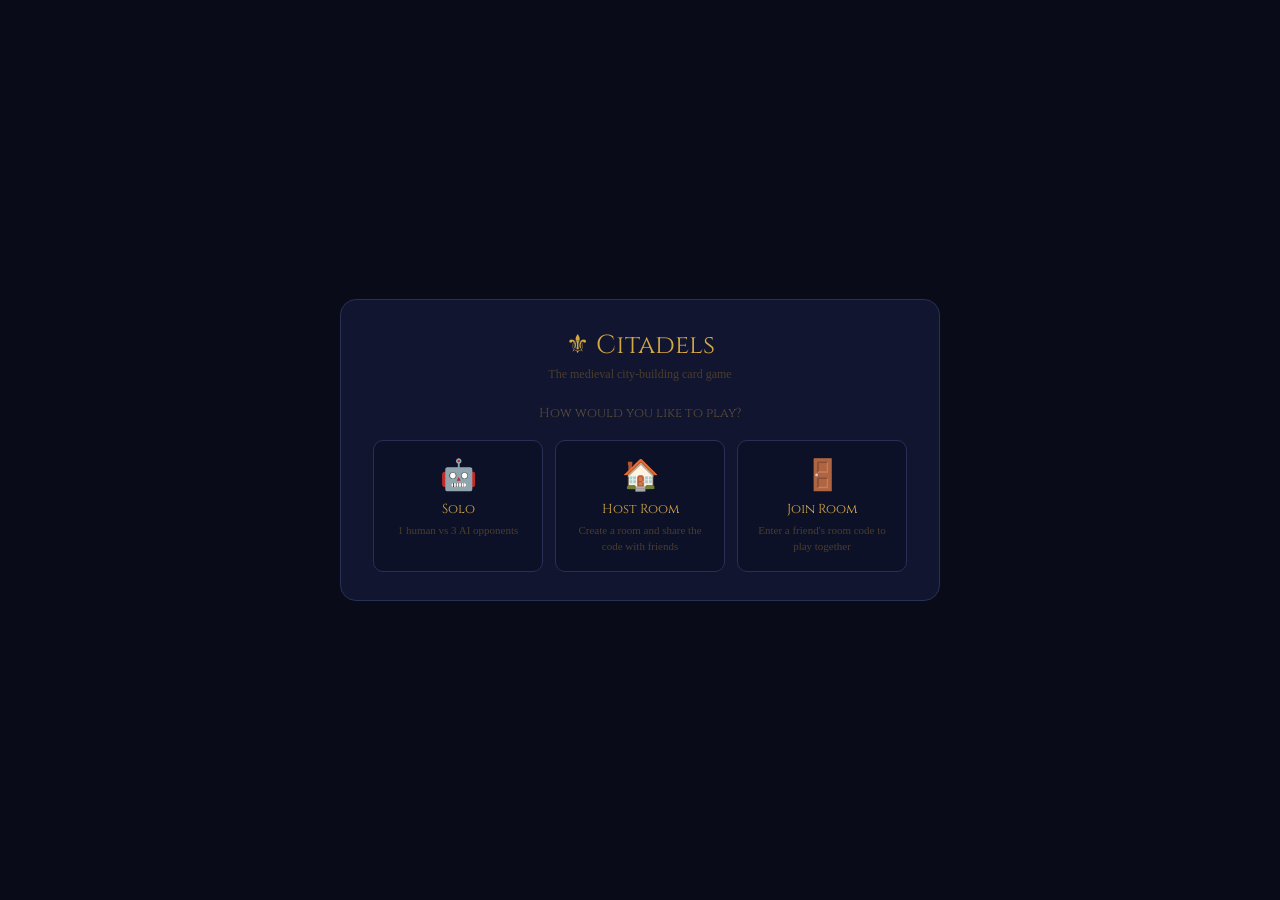
==== index.html @ 1333f125 "add in first version" ====
<!DOCTYPE html>
<html lang="en">
<head>
  <meta charset="UTF-8">
  <meta name="viewport" content="width=device-width,initial-scale=1">
  <title>⚜ Citadels</title>
  <link href="https://fonts.googleapis.com/css2?family=Cinzel:wght@400;600;700&display=swap" rel="stylesheet">
  <link rel="stylesheet" href="css/style.css">
</head>
<body>
<div id="app"></div>

<!--
  Load order is a strict dependency chain — do not reorder.
  1. ext-api.js  — extension registry (no deps)
  2. data.js     — base game data; uses EXT._extraDistricts
  3. engine.js   — game logic; calls EXT hooks at runtime
  4. ui.js       — render functions; reads S, CHARS, CS, NET
  5. net.js      — multiplayer; captures render() from ui.js, sets _onRoundEnd
  6. lobby.js    — lobby UI; calls NET, render, game functions

  Extensions are loaded AFTER lobby.js but BEFORE the boot line.
  Each extension self-registers via EXT.register({...}).
-->
<script src="js/ext-api.js"></script>
<script src="js/data.js"></script>
<script src="js/engine.js"></script>
<script src="js/ui.js"></script>
<script src="js/net.js"></script>
<script src="js/lobby.js"></script>

<!-- ── Extensions ── uncomment to activate ──────────────────────────────────
<script src="extensions/dark-city/extension.js"></script>
<script src="extensions/citadels-2016/extension.js"></script>
-->

<script>
  // Boot
  renderLobby({ screen: 'home' });
</script>
</body>
</html>
---- css/style.css ----
*{box-sizing:border-box;margin:0;padding:0}
html,body{height:100%;overflow:hidden}
body{font-family:Georgia,serif;background:#090c18;color:#e8dfc8;font-size:14px}
#app{display:flex;flex-direction:column;height:100vh;overflow:hidden}
::-webkit-scrollbar{width:5px;height:5px}
::-webkit-scrollbar-track{background:#090c18}
::-webkit-scrollbar-thumb{background:#2e3560;border-radius:3px}

/* ── TOP BAR: 2x height, 4-col grid ── */
#topbar{background:#0d1128;border-bottom:1px solid #2a2f55;flex-shrink:0;overflow-y:auto;max-height:52vh;padding:9px 10px}
.tb-header{display:flex;align-items:center;gap:10px;margin-bottom:9px;padding-bottom:7px;border-bottom:1px solid #1e2245}
.tb-title{font-family:Cinzel,serif;font-size:16px;color:#d4a843;font-weight:700}
.tb-meta{font-size:12px;color:#4a3e2a}
.tb-calling{font-size:12px;font-family:Cinzel,serif;margin-left:auto}
/* Confirmation modal */
.confirm-overlay{position:fixed;inset:0;background:rgba(0,0,0,0.72);display:flex;align-items:center;justify-content:center;z-index:9999}
.confirm-box{background:#151830;border:1px solid #4a3060;border-radius:12px;padding:24px 28px;max-width:340px;width:90%;box-shadow:0 8px 40px rgba(0,0,0,0.8);text-align:center}
.confirm-box h3{font-family:Cinzel,serif;font-size:16px;color:#e8dfc8;margin-bottom:8px}
.confirm-box p{font-size:12px;color:#5a4e3a;margin-bottom:20px;line-height:1.5}
.confirm-btns{display:flex;gap:10px}
.confirm-btns button{flex:1;padding:10px;border-radius:6px;font-family:Cinzel,serif;font-size:12px;cursor:pointer;border:1px solid;transition:background .15s}
.tb-grid{display:grid;grid-template-columns:repeat(4,1fr);gap:8px}
.tb-player{background:#111530;border:1px solid #1e2245;border-radius:8px;padding:9px 11px;transition:background .15s;position:relative}
.tb-player.active{background:rgba(212,168,67,0.09);border-color:#5a3f10}
.tb-player.active::before{content:'';position:absolute;left:0;top:0;bottom:0;width:3px;background:#d4a843;border-radius:3px 0 0 3px}
.tb-player-row1{display:flex;align-items:center;gap:5px;margin-bottom:4px;flex-wrap:wrap}
.tb-player-name{font-family:Cinzel,serif;font-size:13px;color:#d4a843;font-weight:600}
.tb-player-char{font-size:10px;padding:2px 7px;border-radius:10px;border:1px solid;font-family:Cinzel,serif;white-space:nowrap}
.tb-player-stats{display:flex;gap:10px;font-size:12px;color:#7a6848;margin-bottom:6px;flex-wrap:wrap}
.tb-stat-val{color:#c8b080;font-weight:600}
/* District chips — always show pts; tooltip only for unique specials */
.tb-city{display:flex;flex-wrap:wrap;gap:4px;margin-top:2px}
.tb-chip{position:relative;display:inline-block}
.tb-chip-label{font-size:11px;border-radius:4px;padding:3px 7px;border:1px solid;white-space:nowrap;font-family:Cinzel,serif;cursor:default;display:flex;align-items:center;gap:4px}
.tb-chip-pts{font-size:10px;opacity:0.7;font-family:Georgia,serif}
/* Tooltip only for unique specials */
.tb-chip-tip{
  display:none;position:absolute;bottom:calc(100% + 6px);left:0;
  background:#1a1535;border:1px solid #4a3870;border-radius:7px;
  padding:8px 11px;font-size:11px;color:#d0c0f0;line-height:1.5;
  white-space:pre-line;width:220px;z-index:999;
  box-shadow:0 6px 24px rgba(0,0,0,.85);pointer-events:none;
}
.tb-chip.has-tip{cursor:help}
.tb-chip.has-tip .tb-chip-label{border-style:dashed}
.tb-chip.has-tip:hover .tb-chip-tip{display:block}

/* ── CENTER — shrinks, gives space to bottom ── */
#main{display:flex;flex:0 1 auto;overflow:hidden;min-height:60px;max-height:44vh}
#center{flex:1;overflow-y:auto;padding:12px 16px;min-width:0;background:#0b0e1c;min-height:0}

/* ── BOTTOM PANEL — much taller ── */
#bottom{display:flex;background:#0d1128;border-top:1px solid #2a2f55;flex:1;min-height:300px}
#bot-hand{width:50%;border-right:1px solid #1e2245;padding:10px 12px;overflow-y:auto;display:flex;flex-direction:column}
#bot-city{width:50%;padding:10px 12px;overflow-y:auto;display:flex;flex-direction:column}
.bot-label{font-family:Cinzel,serif;font-size:11px;color:#3a3020;letter-spacing:1px;margin-bottom:8px;display:flex;align-items:center;justify-content:space-between;flex-shrink:0}
.bot-label-right{font-size:13px;color:#d4a843;letter-spacing:0;font-family:Georgia,serif}
.cards-wrap{display:flex;flex-wrap:wrap;gap:8px;align-content:flex-start}

/* ── DISTRICT CARDS ── */
/* Default: landscape (compact, used in build picker & city) */
.dcard{display:inline-flex;flex-direction:row;border-radius:7px;border-width:1px;border-style:solid;overflow:hidden;transition:transform .15s,box-shadow .15s;cursor:default;flex-shrink:0;align-items:stretch}
.dcard.clickable{cursor:pointer}
.dcard.clickable:hover{transform:translateY(-3px);box-shadow:0 6px 20px rgba(0,0,0,.6)}
.dcard.selected{border-width:2px;transform:translateY(-2px)}
.dcard-emoji-col{display:flex;align-items:center;justify-content:center;flex-shrink:0;border-right:1px solid}
.dcard-info-col{display:flex;flex-direction:column;padding:5px 8px;flex:1;min-width:0;justify-content:center}
.dcard-cost{font-family:Cinzel,serif;font-size:13px;font-weight:700;line-height:1}
.dcard-name{font-family:Cinzel,serif;font-size:11px;line-height:1.2;margin-top:2px}
.dcard-type{font-size:9px;opacity:0.5;text-transform:uppercase;letter-spacing:.4px}
.dcard-desc{font-size:9px;opacity:0.65;line-height:1.3;margin-top:2px;color:inherit}

/* Portrait variant: tall card, used in hand & draw-pick */
.dcard.portrait{flex-direction:column;height:auto;width:130px}
.dcard.portrait .dcard-emoji-col{width:100%;height:64px;border-right:none;border-bottom:1px solid;font-size:30px}
.dcard.portrait .dcard-info-col{padding:7px 9px;justify-content:flex-start}
.dcard.portrait .dcard-cost{font-size:15px}
.dcard.portrait .dcard-name{font-size:12px;white-space:normal;line-height:1.3;margin-top:3px}
.dcard.portrait .dcard-type{font-size:10px;margin-top:2px}
.dcard.portrait .dcard-desc{font-size:10px;line-height:1.4;margin-top:5px;padding-top:5px;border-top:1px solid rgba(255,255,255,0.08);white-space:normal}

/* ── CHARACTER CARDS ── */
.charcard{border-radius:10px;border:1px solid;padding:12px 14px;cursor:pointer;transition:all .15s;display:flex;flex-direction:column;gap:6px}
.charcard:hover{transform:translateY(-3px)}
.charcard-emoji{font-size:36px;text-align:center;line-height:1;margin-bottom:2px}
.charcard-name{font-family:Cinzel,serif;font-size:13px;font-weight:700}
.charcard-ability{font-size:11px;line-height:1.45;opacity:0.7}

/* ── HERALD ── */
.herald-wrap{display:flex;flex-direction:column;gap:0;max-width:680px}
.herald-pips{display:flex;gap:4px;margin-bottom:14px;flex-wrap:wrap}
.herald-pip{height:4px;border-radius:2px;flex:1;min-width:14px;max-width:34px;transition:background .2s}
.herald-card{background:#111530;border:1px solid #2a2855;border-radius:12px;padding:20px 24px}
.herald-char-num{font-family:Cinzel,serif;font-size:10px;letter-spacing:2px;color:#3a3060;margin-bottom:4px;text-transform:uppercase}
.herald-title{font-family:Cinzel,serif;font-size:22px;font-weight:700;margin-bottom:4px}
.herald-sub{font-size:12px;color:#6858a0;margin-bottom:10px}
.herald-empty{font-size:13px;color:#3a3060;font-style:italic;margin:10px 0 14px}
.herald-events{display:flex;flex-direction:column;gap:5px;margin:10px 0 16px}
.herald-event{display:flex;align-items:flex-start;gap:10px;background:rgba(255,255,255,.03);border-radius:6px;padding:8px 10px;border-left:3px solid}
.herald-ev-icon{font-size:16px;line-height:1;flex-shrink:0;margin-top:1px}
.herald-ev-text{font-size:13px;color:#c0b088;line-height:1.45}
.herald-cont{width:100%;padding:11px;font-family:Cinzel,serif;font-size:13px;cursor:pointer;border-radius:7px;border:1px solid;transition:background .15s}

/* ── BUTTONS ── */
.gbtn{border-radius:5px;border:1px solid;cursor:pointer;font-family:Georgia,serif;font-size:12px;padding:7px 14px;transition:background .15s;display:inline-block}

/* ── MISC ── */
.sect-label{font-family:Cinzel,serif;font-size:11px;color:#2e2818;letter-spacing:1px;margin-bottom:8px;margin-top:4px}
.action-banner{border-radius:9px;border:1px solid;padding:12px 16px;margin-bottom:14px;display:flex;align-items:flex-start;gap:14px}
.action-banner-emoji{font-size:44px;line-height:1;flex-shrink:0}
.action-banner-info{flex:1}
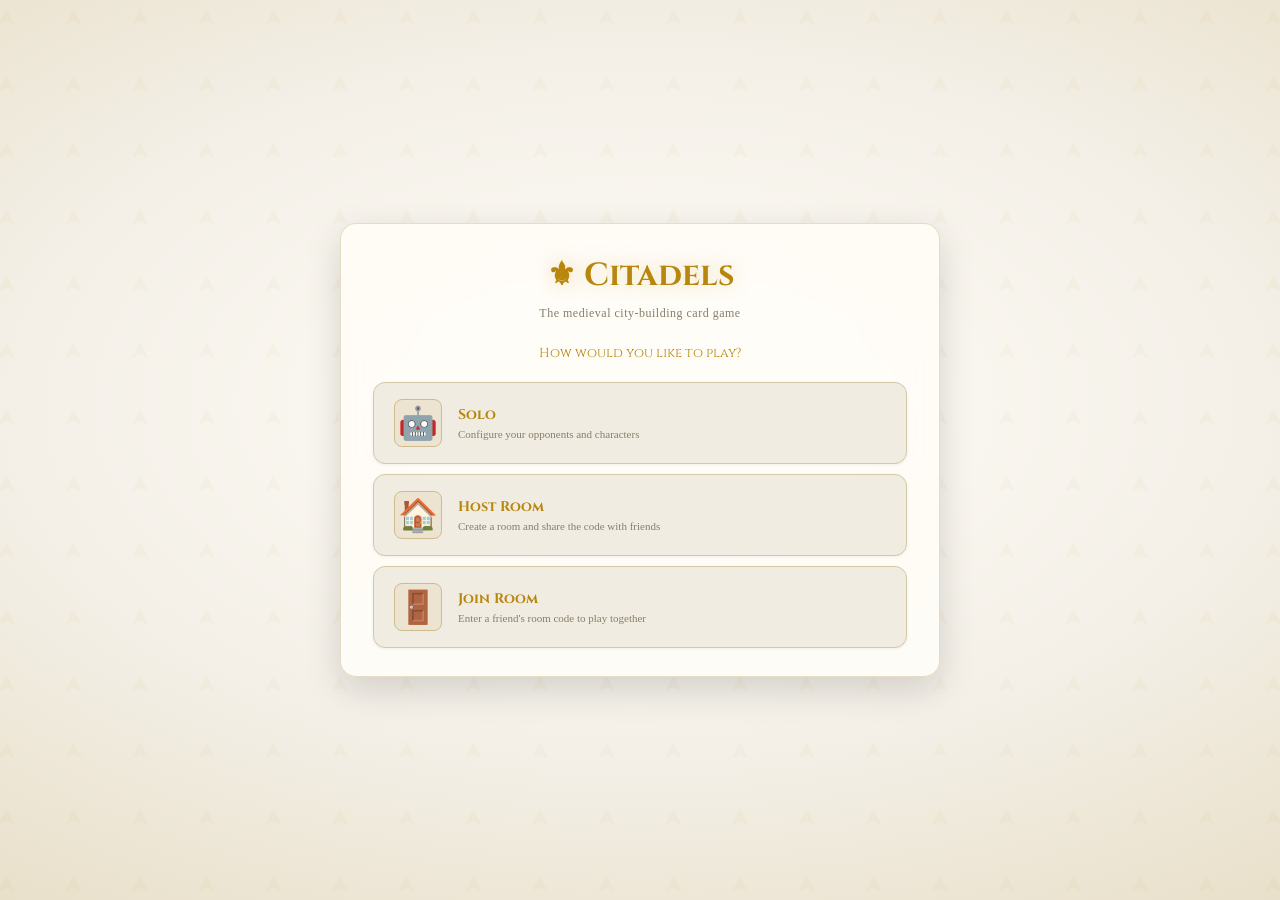
==== commit 929a8697: "Phase 4 polish: inline style cleanup, CSS utilities, textures, a11y - Extract all flex-layout inline" ====
--- a/index.html
+++ b/index.html
@@ -6,6 +6,7 @@
   <title>⚜ Citadels</title>
   <link href="https://fonts.googleapis.com/css2?family=Cinzel:wght@400;600;700&display=swap" rel="stylesheet">
   <link rel="stylesheet" href="css/style.css">
+  <link rel="preload" href="img/bg/lobby.svg" as="image">
 </head>
 <body>
 <div id="app"></div>
--- a/css/style.css
+++ b/css/style.css
@@ -1,74 +1,222 @@
+/* ══════════════════════════════════════════════════════════════
+   Citadels — Light Fantasy Elegance Theme
+   All colors via CSS custom properties. No hardcoded hex in rules.
+   ══════════════════════════════════════════════════════════════ */
+
+:root {
+  /* ── Backgrounds ── */
+  --bg-body: #f4f0e8;
+  --bg-panel: #fffdf7;
+  --bg-card: #f0ece2;
+  --bg-center: #faf7f0;
+  --bg-hover: #e8e2d4;
+
+  /* ── Text ── */
+  --text-primary: #2c2418;
+  --text-secondary: #5a4e3a;
+  --text-muted: #8a7d68;
+  --text-accent: #b8860b;
+  --text-on-dark: #faf5ea;
+
+  /* ── Borders ── */
+  --border-main: #d4c8a8;
+  --border-subtle: #e0d8c4;
+  --border-strong: #b8a878;
+
+  /* ── District Colors ── */
+  --c-yellow-bg: #fdf6e3;  --c-yellow-bdr: #d4a843;  --c-yellow-txt: #8b6914;
+  --c-blue-bg: #eef5fb;    --c-blue-bdr: #5a9fd4;    --c-blue-txt: #1a5f8a;
+  --c-green-bg: #eef8f0;   --c-green-bdr: #4db87a;   --c-green-txt: #1a6b3a;
+  --c-red-bg: #fdf0f0;     --c-red-bdr: #d45a5a;     --c-red-txt: #8b2020;
+  --c-purple-bg: #f5eefb;  --c-purple-bdr: #9b6fff;  --c-purple-txt: #5a2890;
+
+  /* ── Spacing ── */
+  --space-xs: 4px;
+  --space-sm: 8px;
+  --space-md: 12px;
+  --space-lg: 16px;
+  --space-xl: 24px;
+  --space-2xl: 32px;
+
+  /* ── Radius ── */
+  --radius-sm: 5px;
+  --radius-md: 8px;
+  --radius-lg: 12px;
+  --radius-xl: 16px;
+
+  /* ── Transitions ── */
+  --transition-fast: 0.15s ease;
+  --transition-med: 0.25s ease;
+  --transition-slow: 0.4s ease;
+
+  /* ── Shadows ── */
+  --shadow-sm: 0 1px 3px rgba(0,0,0,0.06);
+  --shadow-card: 0 2px 8px rgba(0,0,0,0.08);
+  --shadow-hover: 0 6px 20px rgba(0,0,0,0.12);
+  --shadow-float: 0 12px 36px rgba(0,0,0,0.15);
+  --shadow-overlay: 0 8px 40px rgba(0,0,0,0.2);
+
+  /* ── Overlay / Modal ── */
+  --overlay-bg: rgba(44,36,24,0.5);
+  --modal-bg: #fffdf7;
+  --modal-border: #d4c8a8;
+
+  /* ── Scrollbar ── */
+  --scrollbar-track: #f0ece2;
+  --scrollbar-thumb: #c8bc9c;
+
+  /* ── Typography ── */
+  --font-display: 'Cinzel', 'Palatino Linotype', 'Book Antiqua', serif;
+  --font-body: Georgia, 'Times New Roman', serif;
+  --font-mono: 'Courier New', Courier, monospace;
+
+  /* ── Semantic tokens ── */
+  --active-tint: color-mix(in srgb, var(--text-accent) 8%, transparent);
+}
+
+/* ── District color utility classes ── */
+.color-yellow { --c-bg: var(--c-yellow-bg); --c-bdr: var(--c-yellow-bdr); --c-txt: var(--c-yellow-txt); }
+.color-blue   { --c-bg: var(--c-blue-bg);   --c-bdr: var(--c-blue-bdr);   --c-txt: var(--c-blue-txt); }
+.color-green  { --c-bg: var(--c-green-bg);   --c-bdr: var(--c-green-bdr);   --c-txt: var(--c-green-txt); }
+.color-red    { --c-bg: var(--c-red-bg);     --c-bdr: var(--c-red-bdr);     --c-txt: var(--c-red-txt); }
+.color-purple { --c-bg: var(--c-purple-bg);  --c-bdr: var(--c-purple-bdr);  --c-txt: var(--c-purple-txt); }
+
+/* ══════════════════════════════════════════════════════════════
+   BASE RESET & GLOBALS
+   ══════════════════════════════════════════════════════════════ */
 *{box-sizing:border-box;margin:0;padding:0}
 html,body{height:100%;overflow:hidden}
-body{font-family:Georgia,serif;background:#090c18;color:#e8dfc8;font-size:14px}
+@media (max-width: 768px){html,body{height:auto;overflow:visible}}
+body{
+  font-family:var(--font-body);
+  background: radial-gradient(ellipse 110% 70% at 50% 0%, var(--bg-panel) 0%, var(--bg-body) 55%, color-mix(in srgb, var(--bg-body) 80%, var(--border-main)) 100%);
+  color:var(--text-primary);font-size:14px;line-height:1.5;
+}
+::selection{background:color-mix(in srgb, var(--text-accent) 20%, transparent);color:var(--text-primary)}
 #app{display:flex;flex-direction:column;height:100vh;overflow:hidden}
+/* ── Scrollbars — Webkit + Firefox ── */
+*{scrollbar-width:thin;scrollbar-color:var(--scrollbar-thumb) var(--scrollbar-track)}
 ::-webkit-scrollbar{width:5px;height:5px}
-::-webkit-scrollbar-track{background:#090c18}
-::-webkit-scrollbar-thumb{background:#2e3560;border-radius:3px}
+::-webkit-scrollbar-track{background:var(--scrollbar-track)}
+::-webkit-scrollbar-thumb{background:var(--scrollbar-thumb);border-radius:3px}
+/* ── Focus ring ── */
+:focus-visible{outline:2px solid var(--text-accent);outline-offset:2px;border-radius:2px}
 
 /* ── TOP BAR: 2x height, 4-col grid ── */
-#topbar{background:#0d1128;border-bottom:1px solid #2a2f55;flex-shrink:0;overflow-y:auto;max-height:52vh;padding:9px 10px}
-.tb-header{display:flex;align-items:center;gap:10px;margin-bottom:9px;padding-bottom:7px;border-bottom:1px solid #1e2245}
-.tb-title{font-family:Cinzel,serif;font-size:16px;color:#d4a843;font-weight:700}
-.tb-meta{font-size:12px;color:#4a3e2a}
-.tb-calling{font-size:12px;font-family:Cinzel,serif;margin-left:auto}
+#topbar{background:linear-gradient(to bottom, var(--bg-panel) 0%, color-mix(in srgb, var(--bg-panel) 92%, var(--bg-body)) 100%);border-bottom:1px solid var(--border-main);box-shadow:0 2px 12px rgba(0,0,0,0.07);flex-shrink:0;overflow:hidden;max-height:22vh;padding:8px 10px}
+.tb-header{display:flex;align-items:center;gap:10px;margin-bottom:9px;padding-bottom:7px;border-bottom:1px solid var(--border-subtle)}
+.tb-title{font-family:var(--font-display);font-size:clamp(14px,2vw,18px);color:var(--text-accent);font-weight:700}
+.tb-meta{font-size:12px;color:var(--text-muted)}
+.tb-calling{font-size:12px;font-family:var(--font-display);margin-left:auto;color:var(--char-clr,var(--text-accent))}
+/* ── Card detail popup (tap any portrait card) ── */
+#card-detail-overlay{position:fixed;inset:0;background:rgba(0,0,0,0.55);backdrop-filter:blur(8px);-webkit-backdrop-filter:blur(8px);z-index:600;display:flex;align-items:center;justify-content:center;padding:20px;animation:fadeIn .15s both}
+.card-detail-box{background:var(--bg-panel);border-radius:var(--radius-lg);border:1px solid var(--border-main);width:220px;box-shadow:var(--shadow-overlay);overflow:hidden;animation:fadeSlideUp .2s both;display:flex;flex-direction:column}
+.card-detail-art{width:100%;height:160px;display:flex;align-items:center;justify-content:center;font-size:64px;line-height:1;background:color-mix(in srgb,var(--c-bdr,var(--border-main)) 15%,var(--c-bg,var(--bg-card)));background-size:cover;background-position:center;flex-shrink:0}
+.card-detail-info{padding:14px 16px 16px;display:flex;flex-direction:column;gap:4px;position:relative}
+.card-detail-cost{font-family:var(--font-display);font-size:18px;font-weight:700;color:var(--c-txt,var(--text-primary))}
+.card-detail-name{font-family:var(--font-display);font-size:16px;font-weight:700;color:var(--text-accent);line-height:1.2}
+.card-detail-type{font-size:11px;letter-spacing:.6px;text-transform:uppercase;color:var(--text-muted);margin-bottom:2px}
+.card-detail-desc{font-size:12px;line-height:1.5;color:var(--text-secondary);padding-top:8px;border-top:1px solid var(--border-subtle);margin-top:4px}
+.card-detail-close{position:absolute;top:10px;right:10px;background:none;border:none;font-size:16px;color:var(--text-muted);cursor:pointer;padding:2px 6px;line-height:1}
+/* Thieves' Den card payment picker */
+.den-pay-label{font-size:12px;color:var(--text-secondary);margin-top:10px;margin-bottom:6px;line-height:1.4}
+.den-card-list{display:flex;flex-direction:column;gap:4px;max-height:180px;overflow-y:auto}
+.den-card-item{padding:8px 10px;background:var(--bg-card);border:1px solid var(--border-subtle);border-radius:var(--radius-md);font-size:12px;cursor:pointer;transition:background var(--transition-fast),border-color var(--transition-fast)}
+.den-card-item:hover{background:var(--bg-hover)}
+.den-card-item.den-card-selected{background:color-mix(in srgb,var(--c-red-bg) 60%,var(--bg-card));border-color:var(--c-red-bdr);color:var(--c-red-txt)}
+/* Player detail bottom sheet (tap a player panel to open) */
+#player-detail-sheet{position:fixed;inset:0;background:rgba(0,0,0,0.45);backdrop-filter:blur(4px);-webkit-backdrop-filter:blur(4px);z-index:500;display:flex;align-items:center;justify-content:center;padding:24px 12px;animation:fadeIn .15s both}
+.player-detail-box{background:var(--bg-panel);border-radius:var(--radius-lg);border:1px solid var(--border-main);width:100%;max-width:520px;max-height:75vh;overflow-y:auto;padding:16px;box-shadow:var(--shadow-overlay);animation:modalPop .2s both}
+.player-detail-hdr{display:flex;align-items:center;gap:10px;margin-bottom:14px;padding-bottom:10px;border-bottom:1px solid var(--border-subtle)}
+.player-detail-name{font-family:var(--font-display);font-size:15px;font-weight:700;color:var(--text-accent)}
+.player-detail-score{font-size:11px;color:var(--text-muted);flex:1}
+.player-detail-close{margin-left:auto;background:none;border:none;font-size:16px;color:var(--text-muted);cursor:pointer;padding:2px 6px}
+.player-detail-city{display:flex;flex-wrap:wrap;gap:8px}
+.player-detail-empty{font-size:12px;color:var(--text-muted);text-align:center;padding:20px 0}
+@keyframes slideUp{from{transform:translateY(100%)}to{transform:translateY(0)}}
+@keyframes modalPop{from{opacity:0;transform:scale(0.95) translateY(10px)}to{opacity:1;transform:scale(1) translateY(0)}}
+@keyframes fadeIn{from{opacity:0}to{opacity:1}}
 /* Confirmation modal */
-.confirm-overlay{position:fixed;inset:0;background:rgba(0,0,0,0.72);display:flex;align-items:center;justify-content:center;z-index:9999}
-.confirm-box{background:#151830;border:1px solid #4a3060;border-radius:12px;padding:24px 28px;max-width:340px;width:90%;box-shadow:0 8px 40px rgba(0,0,0,0.8);text-align:center}
-.confirm-box h3{font-family:Cinzel,serif;font-size:16px;color:#e8dfc8;margin-bottom:8px}
-.confirm-box p{font-size:12px;color:#5a4e3a;margin-bottom:20px;line-height:1.5}
+.confirm-overlay{position:fixed;inset:0;background:var(--overlay-bg);backdrop-filter:blur(6px);-webkit-backdrop-filter:blur(6px);display:flex;align-items:center;justify-content:center;z-index:9999}
+.confirm-box{background:var(--modal-bg);border:1px solid var(--modal-border);border-radius:var(--radius-lg);padding:24px 28px;max-width:340px;width:90%;box-shadow:var(--shadow-overlay);text-align:center;animation:fadeSlideUp var(--transition-med) both}
+.confirm-box h3{font-family:var(--font-display);font-size:16px;color:var(--text-primary);margin-bottom:8px}
+.confirm-box p{font-size:12px;color:var(--text-secondary);margin-bottom:20px;line-height:1.5}
 .confirm-btns{display:flex;gap:10px}
-.confirm-btns button{flex:1;padding:10px;border-radius:6px;font-family:Cinzel,serif;font-size:12px;cursor:pointer;border:1px solid;transition:background .15s}
-.tb-grid{display:grid;grid-template-columns:repeat(4,1fr);gap:8px}
-.tb-player{background:#111530;border:1px solid #1e2245;border-radius:8px;padding:9px 11px;transition:background .15s;position:relative}
-.tb-player.active{background:rgba(212,168,67,0.09);border-color:#5a3f10}
-.tb-player.active::before{content:'';position:absolute;left:0;top:0;bottom:0;width:3px;background:#d4a843;border-radius:3px 0 0 3px}
-.tb-player-row1{display:flex;align-items:center;gap:5px;margin-bottom:4px;flex-wrap:wrap}
-.tb-player-name{font-family:Cinzel,serif;font-size:13px;color:#d4a843;font-weight:600}
-.tb-player-char{font-size:10px;padding:2px 7px;border-radius:10px;border:1px solid;font-family:Cinzel,serif;white-space:nowrap}
-.tb-player-stats{display:flex;gap:10px;font-size:12px;color:#7a6848;margin-bottom:6px;flex-wrap:wrap}
-.tb-stat-val{color:#c8b080;font-weight:600}
-/* District chips — always show pts; tooltip only for unique specials */
-.tb-city{display:flex;flex-wrap:wrap;gap:4px;margin-top:2px}
+.confirm-btns button{flex:1;padding:10px;border-radius:var(--radius-md);font-family:var(--font-display);font-size:12px;cursor:pointer;border:1px solid;transition:background var(--transition-fast)}
+.tb-grid{display:grid;grid-template-columns:repeat(4,1fr);gap:5px;margin-top:4px}
+.tb-player{background:var(--bg-card);border:1px solid var(--border-subtle);border-radius:var(--radius-md);padding:7px 10px;transition:background var(--transition-fast),box-shadow var(--transition-fast),border-color var(--transition-fast);position:relative;box-shadow:var(--shadow-sm)}
+.tb-player:hover{box-shadow:var(--shadow-card)}
+.tb-player.active{background:var(--active-tint);border-color:var(--text-accent);animation:activePlayerGlow 2.5s ease-in-out infinite}
+.tb-player.active::before{content:'';position:absolute;left:0;top:0;bottom:0;width:3px;background:var(--text-accent);border-radius:3px 0 0 3px}
+/* Character thumbnail in player panel */
+.tb-char-thumb{width:24px;height:24px;border-radius:50%;object-fit:cover;flex-shrink:0;border:1px solid var(--border-main)}
+.tb-player-row1{display:flex;align-items:center;gap:5px;margin-bottom:2px;flex-wrap:wrap}
+.tb-player-name{font-family:var(--font-display);font-size:13px;color:var(--text-accent);font-weight:600}
+.tb-player-char{font-size:10px;padding:2px 7px;border-radius:var(--radius-xl);border:1px solid;font-family:var(--font-display);white-space:nowrap}
+.tb-player-stats{display:flex;gap:10px;font-size:12px;color:var(--text-muted);margin-bottom:2px;flex-wrap:wrap}
+.tb-stat-val{color:var(--text-primary);font-weight:600}
+/* District chips — hidden by default; shown in detail sheet on click */
+.tb-city{display:none;flex-wrap:wrap;gap:4px;margin-top:2px}
 .tb-chip{position:relative;display:inline-block}
-.tb-chip-label{font-size:11px;border-radius:4px;padding:3px 7px;border:1px solid;white-space:nowrap;font-family:Cinzel,serif;cursor:default;display:flex;align-items:center;gap:4px}
-.tb-chip-pts{font-size:10px;opacity:0.7;font-family:Georgia,serif}
+.tb-chip-label{font-size:11px;border-radius:var(--radius-sm);padding:3px 7px;border:1px solid;white-space:nowrap;font-family:var(--font-display);cursor:default;display:flex;align-items:center;gap:4px}
+.tb-chip-pts{font-size:10px;opacity:0.7;font-family:var(--font-body)}
 /* Tooltip only for unique specials */
 .tb-chip-tip{
   display:none;position:absolute;bottom:calc(100% + 6px);left:0;
-  background:#1a1535;border:1px solid #4a3870;border-radius:7px;
-  padding:8px 11px;font-size:11px;color:#d0c0f0;line-height:1.5;
+  background:var(--bg-card);border:1px solid var(--border-main);border-radius:var(--radius-md);
+  padding:8px 11px;font-size:11px;color:var(--text-primary);line-height:1.5;
   white-space:pre-line;width:220px;z-index:999;
-  box-shadow:0 6px 24px rgba(0,0,0,.85);pointer-events:none;
+  box-shadow:var(--shadow-float);pointer-events:none;
+  animation:fadeSlideUp 0.15s ease both;
 }
 .tb-chip.has-tip{cursor:help}
 .tb-chip.has-tip .tb-chip-label{border-style:dashed}
 .tb-chip.has-tip:hover .tb-chip-tip{display:block}
 
-/* ── CENTER — shrinks, gives space to bottom ── */
-#main{display:flex;flex:0 1 auto;overflow:hidden;min-height:60px;max-height:44vh}
-#center{flex:1;overflow-y:auto;padding:12px 16px;min-width:0;background:#0b0e1c;min-height:0}
-
-/* ── BOTTOM PANEL — much taller ── */
-#bottom{display:flex;background:#0d1128;border-top:1px solid #2a2f55;flex:1;min-height:300px}
-#bot-hand{width:50%;border-right:1px solid #1e2245;padding:10px 12px;overflow-y:auto;display:flex;flex-direction:column}
-#bot-city{width:50%;padding:10px 12px;overflow-y:auto;display:flex;flex-direction:column}
-.bot-label{font-family:Cinzel,serif;font-size:11px;color:#3a3020;letter-spacing:1px;margin-bottom:8px;display:flex;align-items:center;justify-content:space-between;flex-shrink:0}
-.bot-label-right{font-size:13px;color:#d4a843;letter-spacing:0;font-family:Georgia,serif}
+/* ── CENTER — primary content area, gets remaining space ── */
+#main{display:flex;flex:1 1 auto;overflow:hidden;min-height:80px}
+#center{flex:1;overflow-y:auto;padding:12px 16px;min-width:0;background:var(--bg-center);min-height:0;box-shadow:inset 0 3px 10px rgba(0,0,0,0.04)}
+
+/* ── BOTTOM PANEL — compact, doesn't hog space ── */
+#bottom{display:flex;background:linear-gradient(0deg,var(--bg-panel),color-mix(in srgb,var(--bg-panel) 94%,var(--bg-body)));border-top:1px solid var(--border-main);flex:0 0 auto;max-height:220px}
+#bot-hand{width:50%;border-right:1px solid var(--border-subtle);padding:8px 10px;overflow-y:auto;display:flex;flex-direction:column}
+#bot-city{width:50%;padding:8px 10px;overflow-y:auto;display:flex;flex-direction:column}
+.bot-label{font-family:var(--font-display);font-size:11px;color:var(--text-muted);letter-spacing:.5px;margin-bottom:8px;display:flex;align-items:center;justify-content:space-between;gap:8px;flex-shrink:0}
+.bot-label-left{display:flex;align-items:center;gap:7px;min-width:0}
+.bot-char-badge{font-size:10px;padding:2px 7px;border-radius:var(--radius-xl);border:1px solid;white-space:nowrap;font-family:var(--font-display);flex-shrink:0;color:var(--char-clr,var(--text-accent));border-color:color-mix(in srgb,var(--char-clr,var(--text-accent)) 40%,var(--border-main));background:color-mix(in srgb,var(--char-clr,var(--text-accent)) 8%,var(--bg-card))}
+.bot-label-right{font-size:12px;color:var(--text-accent);letter-spacing:0;font-family:var(--font-body);white-space:nowrap;flex-shrink:0}
+/* Compact cards in bottom panel — tap for detail */
+#bot-hand .dcard.portrait .dcard-desc,
+#bot-city .dcard.portrait .dcard-desc{display:none}
+#bot-hand .dcard.portrait,
+#bot-city .dcard.portrait{width:90px}
+#bot-hand .dcard.portrait .dcard-emoji-col,
+#bot-city .dcard.portrait .dcard-emoji-col{height:52px}
+/* Hand cards: hover lift + subtle glow */
+#bot-hand .dcard.portrait{cursor:pointer;transition:transform var(--transition-fast),box-shadow var(--transition-fast)}
+#bot-hand .dcard.portrait:hover{transform:translateY(-3px) scale(1.02);box-shadow:var(--shadow-hover)}
+/* Compact opponent panel: name truncates, char indicator inline with stats */
+.tb-player-compact .tb-player-row1{flex-wrap:nowrap;overflow:hidden}
+.tb-player-compact .tb-player-name{overflow:hidden;text-overflow:ellipsis;white-space:nowrap;min-width:0;flex:1}
+.tb-char-compact{font-size:13px;line-height:1;flex-shrink:0}
+.tb-char-hidden{font-size:12px;opacity:0.5}
 .cards-wrap{display:flex;flex-wrap:wrap;gap:8px;align-content:flex-start}
 
 /* ── DISTRICT CARDS ── */
 /* Default: landscape (compact, used in build picker & city) */
-.dcard{display:inline-flex;flex-direction:row;border-radius:7px;border-width:1px;border-style:solid;overflow:hidden;transition:transform .15s,box-shadow .15s;cursor:default;flex-shrink:0;align-items:stretch}
+.dcard{display:inline-flex;flex-direction:row;border-radius:var(--radius-md);border-width:1px;border-style:solid;overflow:hidden;transition:transform var(--transition-fast),box-shadow var(--transition-fast);cursor:default;flex-shrink:0;align-items:stretch;box-shadow:var(--shadow-sm)}
 .dcard.clickable{cursor:pointer}
-.dcard.clickable:hover{transform:translateY(-3px);box-shadow:0 6px 20px rgba(0,0,0,.6)}
-.dcard.selected{border-width:2px;transform:translateY(-2px)}
+.dcard.clickable:hover{transform:translateY(-3px);box-shadow:var(--shadow-hover)}
+.dcard.selected{border-width:2px;transform:translateY(-2px);box-shadow:0 4px 16px color-mix(in srgb, var(--text-accent) 28%, transparent)}
 .dcard-emoji-col{display:flex;align-items:center;justify-content:center;flex-shrink:0;border-right:1px solid}
 .dcard-info-col{display:flex;flex-direction:column;padding:5px 8px;flex:1;min-width:0;justify-content:center}
-.dcard-cost{font-family:Cinzel,serif;font-size:13px;font-weight:700;line-height:1}
-.dcard-name{font-family:Cinzel,serif;font-size:11px;line-height:1.2;margin-top:2px}
+.dcard-cost{font-family:var(--font-display);font-size:13px;font-weight:700;line-height:1}
+.dcard-name{font-family:var(--font-display);font-size:11px;line-height:1.2;margin-top:2px}
 .dcard-type{font-size:9px;opacity:0.5;text-transform:uppercase;letter-spacing:.4px}
 .dcard-desc{font-size:9px;opacity:0.65;line-height:1.3;margin-top:2px;color:inherit}
+/* Subtle parchment noise overlay on all district cards */
+.dcard::before{content:'';position:absolute;inset:0;background:repeating-conic-gradient(rgba(0,0,0,0.012) 0% 25%,transparent 0% 50%) 0 0/3px 3px;border-radius:inherit;pointer-events:none;z-index:0}
+.dcard>*{position:relative;z-index:1}
 
 /* Portrait variant: tall card, used in hand & draw-pick */
 .dcard.portrait{flex-direction:column;height:auto;width:130px}
@@ -77,35 +225,657 @@
 .dcard.portrait .dcard-cost{font-size:15px}
 .dcard.portrait .dcard-name{font-size:12px;white-space:normal;line-height:1.3;margin-top:3px}
 .dcard.portrait .dcard-type{font-size:10px;margin-top:2px}
-.dcard.portrait .dcard-desc{font-size:10px;line-height:1.4;margin-top:5px;padding-top:5px;border-top:1px solid rgba(255,255,255,0.08);white-space:normal}
+.dcard.portrait .dcard-desc{font-size:10px;line-height:1.4;margin-top:5px;padding-top:5px;border-top:1px solid var(--border-subtle);white-space:normal}
 
 /* ── CHARACTER CARDS ── */
-.charcard{border-radius:10px;border:1px solid;padding:12px 14px;cursor:pointer;transition:all .15s;display:flex;flex-direction:column;gap:6px}
-.charcard:hover{transform:translateY(-3px)}
-.charcard-emoji{font-size:36px;text-align:center;line-height:1;margin-bottom:2px}
-.charcard-name{font-family:Cinzel,serif;font-size:13px;font-weight:700}
-.charcard-ability{font-size:11px;line-height:1.45;opacity:0.7}
+.charcard{
+  border-radius:var(--radius-lg);border:1px solid;
+  border-color:color-mix(in srgb, var(--char-clr, var(--text-accent)) 30%, var(--border-main));
+  cursor:pointer;transition:transform var(--transition-fast),box-shadow var(--transition-fast),border-color var(--transition-fast);
+  display:flex;flex-direction:column;gap:0;
+  box-shadow:var(--shadow-card);overflow:hidden;position:relative;
+}
+.charcard:hover{transform:translateY(-3px);box-shadow:var(--shadow-hover)}
+/* Rank badge in top corner */
+.charcard-rank{position:absolute;top:6px;left:6px;width:24px;height:24px;border-radius:50%;background:rgba(0,0,0,0.45);backdrop-filter:blur(4px);-webkit-backdrop-filter:blur(4px);color:#fff;font-family:var(--font-display);font-size:11px;font-weight:700;display:flex;align-items:center;justify-content:center;z-index:2;border:1px solid rgba(255,255,255,0.2)}
+/* Image zone — fills top, fixed height, image covers it */
+.charcard-img-zone{
+  width:100%;height:150px;overflow:hidden;flex-shrink:0;
+  background:color-mix(in srgb, var(--char-clr, var(--text-accent)) 10%, var(--bg-card));
+  display:flex;align-items:center;justify-content:center;position:relative;
+}
+.charcard-portrait{width:100%;height:100%;object-fit:cover;object-position:center 15%;display:block}
+.charcard-img-fallback{font-size:52px;line-height:1}
+/* Info zone — clean parchment panel below image */
+.charcard-info-zone{
+  padding:10px 12px 12px;
+  background:var(--bg-panel);
+  border-top:1px solid color-mix(in srgb, var(--char-clr, var(--text-accent)) 20%, var(--border-subtle));
+  display:flex;flex-direction:column;gap:4px;flex:1;
+}
+.charcard-name{font-family:var(--font-display);font-size:clamp(11px,1.5vw,13px);font-weight:700;color:var(--char-clr, var(--text-accent));line-height:1.2}
+.charcard-name.available{color:var(--char-clr, var(--text-accent))}
+.charcard-ability{font-size:10px;line-height:1.45;color:var(--text-secondary)}
+/* States */
+.charcard.available{border-color:color-mix(in srgb, var(--char-clr, var(--text-accent)) 40%, var(--border-main))}
+.charcard.available:hover{box-shadow:0 6px 20px color-mix(in srgb, var(--char-clr, var(--text-accent)) 30%, transparent);border-color:var(--char-clr, var(--text-accent))}
+.charcard.available:hover .charcard-img-zone{filter:brightness(1.05)}
+.charcard.unavailable{opacity:0.32;cursor:default}
+.charcard.unavailable:hover{transform:none;box-shadow:var(--shadow-card)}
+.charcard.removed{opacity:0.5;cursor:default}
+.charcard.removed:hover{transform:none;box-shadow:var(--shadow-card)}
+.charcard.removed .charcard-img-zone{filter:grayscale(0.6) brightness(0.7)}
+.charcard-removed-label{font-size:9px;color:var(--c-red-txt);font-family:var(--font-display);letter-spacing:.5px}
 
 /* ── HERALD ── */
-.herald-wrap{display:flex;flex-direction:column;gap:0;max-width:680px}
-.herald-pips{display:flex;gap:4px;margin-bottom:14px;flex-wrap:wrap}
-.herald-pip{height:4px;border-radius:2px;flex:1;min-width:14px;max-width:34px;transition:background .2s}
-.herald-card{background:#111530;border:1px solid #2a2855;border-radius:12px;padding:20px 24px}
-.herald-char-num{font-family:Cinzel,serif;font-size:10px;letter-spacing:2px;color:#3a3060;margin-bottom:4px;text-transform:uppercase}
-.herald-title{font-family:Cinzel,serif;font-size:22px;font-weight:700;margin-bottom:4px}
-.herald-sub{font-size:12px;color:#6858a0;margin-bottom:10px}
-.herald-empty{font-size:13px;color:#3a3060;font-style:italic;margin:10px 0 14px}
+.herald-wrap{display:flex;flex-direction:column;gap:0;max-width:680px;animation:fadeSlideUp 0.3s ease both}
+.herald-pips{display:flex;gap:6px;margin-bottom:14px;flex-wrap:wrap;align-items:center;justify-content:center}
+.herald-pip{width:32px;height:32px;border-radius:50%;display:flex;align-items:center;justify-content:center;font-size:14px;transition:all var(--transition-med);border:2px solid var(--border-main);background:var(--bg-card);flex-shrink:0}
+.herald-pip.current{border-color:var(--text-accent);box-shadow:0 0 0 3px color-mix(in srgb,var(--text-accent) 25%,transparent);animation:activePlayerGlow 2s ease-in-out infinite}
+.herald-pip.past{opacity:0.6}
+.herald-pip.future{opacity:0.35;border-color:var(--border-subtle)}
+.herald-card{background:var(--bg-card);border:1px solid var(--border-main);border-top:3px solid var(--herald-clr,var(--text-accent));border-radius:var(--radius-lg);padding:20px 24px;box-shadow:var(--shadow-card);position:relative;overflow:hidden}
+.herald-card::before{content:'';position:absolute;inset:0;background:color-mix(in srgb,var(--herald-clr,var(--text-accent)) 4%,transparent);pointer-events:none}
+.herald-char-num{font-family:var(--font-display);font-size:10px;letter-spacing:3px;color:var(--text-muted);margin-bottom:4px;text-transform:uppercase;position:relative}
+.herald-title{font-family:var(--font-display);font-size:clamp(18px,3vw,26px);font-weight:700;letter-spacing:-0.3px;margin-bottom:4px;position:relative}
+.herald-sub{display:flex;align-items:center;gap:6px;flex-wrap:wrap;margin-bottom:12px}
+.herald-chip{display:inline-flex;align-items:center;gap:4px;padding:4px 10px 4px 6px;border-radius:20px;font-size:13px;font-weight:600;font-family:var(--font-display)}
+.herald-chip-player{background:color-mix(in srgb, var(--text-accent) 12%, var(--bg-panel));border:1px solid color-mix(in srgb, var(--text-accent) 25%, var(--border-main))}
+.herald-chip-char{background:color-mix(in srgb, var(--chip-clr,#888) 12%, var(--bg-panel));border:1px solid color-mix(in srgb, var(--chip-clr,#888) 30%, var(--border-main));color:var(--chip-clr,inherit)}
+.hc-avatar{font-size:18px;line-height:1}
+.hc-label{font-size:12px;letter-spacing:0.2px}
+.herald-arrow{font-size:14px;color:var(--text-muted);font-weight:700;margin:0 2px}
+.herald-turn-label{font-size:10px;text-transform:uppercase;letter-spacing:2px;color:var(--text-muted);margin-left:4px}
+.herald-empty{font-size:13px;color:var(--text-muted);font-style:italic;margin:10px 0 14px}
 .herald-events{display:flex;flex-direction:column;gap:5px;margin:10px 0 16px}
-.herald-event{display:flex;align-items:flex-start;gap:10px;background:rgba(255,255,255,.03);border-radius:6px;padding:8px 10px;border-left:3px solid}
-.herald-ev-icon{font-size:16px;line-height:1;flex-shrink:0;margin-top:1px}
-.herald-ev-text{font-size:13px;color:#c0b088;line-height:1.45}
-.herald-cont{width:100%;padding:11px;font-family:Cinzel,serif;font-size:13px;cursor:pointer;border-radius:7px;border:1px solid;transition:background .15s}
+.herald-event{display:flex;align-items:center;gap:10px;background:color-mix(in srgb, var(--border-subtle) 25%, transparent);border-radius:var(--radius-sm);padding:7px 10px;border-left:3px solid;animation:evSlide .3s ease both}
+.herald-ev-icon{font-size:18px;line-height:1;flex-shrink:0;width:28px;height:28px;display:flex;align-items:center;justify-content:center;border-radius:50%;background:color-mix(in srgb, var(--ev-clr,#888) 12%, transparent)}
+.herald-ev-text{font-size:12.5px;color:var(--text-secondary);line-height:1.4}
+.ev-gold{font-weight:700;color:#b8860b;background:color-mix(in srgb, #d4a843 12%, transparent);padding:1px 4px;border-radius:3px;font-size:12px}
+.ev-cards{font-weight:700;color:var(--text-accent);background:color-mix(in srgb, var(--text-accent) 10%, transparent);padding:1px 4px;border-radius:3px}
+@keyframes evSlide{from{opacity:0;transform:translateX(-8px)}to{opacity:1;transform:translateX(0)}}
+.herald-cont{width:100%;padding:11px;font-family:var(--font-display);font-size:13px;cursor:pointer;border-radius:var(--radius-md);border:1px solid;transition:background var(--transition-fast)}
 
 /* ── BUTTONS ── */
-.gbtn{border-radius:5px;border:1px solid;cursor:pointer;font-family:Georgia,serif;font-size:12px;padding:7px 14px;transition:background .15s;display:inline-block}
+.gbtn{
+  --btn-clr: var(--text-accent);
+  border-radius:var(--radius-sm);border:1px solid;cursor:pointer;font-family:var(--font-display);font-size:12px;font-weight:600;letter-spacing:0.3px;padding:7px 14px;transition:background var(--transition-fast),box-shadow var(--transition-fast);display:inline-block;
+  background:color-mix(in srgb, var(--btn-clr) 12%, var(--bg-panel));
+  border-color:color-mix(in srgb, var(--btn-clr) 35%, var(--border-main));
+  color:var(--btn-clr);
+}
+.gbtn:hover{
+  background:color-mix(in srgb, var(--btn-clr) 22%, var(--bg-panel));
+  box-shadow:0 2px 12px color-mix(in srgb, var(--btn-clr) 20%, transparent);
+}
 
 /* ── MISC ── */
-.sect-label{font-family:Cinzel,serif;font-size:11px;color:#2e2818;letter-spacing:1px;margin-bottom:8px;margin-top:4px}
-.action-banner{border-radius:9px;border:1px solid;padding:12px 16px;margin-bottom:14px;display:flex;align-items:flex-start;gap:14px}
+.sect-label{font-family:var(--font-display);font-size:11px;color:var(--text-muted);letter-spacing:1px;margin-bottom:8px;margin-top:4px}
+.action-banner{border-radius:var(--radius-md);border:1px solid;padding:12px 16px;margin-bottom:14px;display:flex;align-items:flex-start;gap:14px;box-shadow:var(--shadow-sm)}
 .action-banner-emoji{font-size:44px;line-height:1;flex-shrink:0}
 .action-banner-info{flex:1}
+
+/* ── GAME WRAPPER ── */
+.game-wrap{display:flex;flex-direction:column;height:100vh;height:100dvh;overflow:hidden;position:relative}
+.game-wrap::after{content:'';position:fixed;inset:0;background:radial-gradient(ellipse at center,transparent 55%,rgba(44,36,24,0.07) 100%);pointer-events:none;z-index:0}
+/* During draft, hide bottom hand/city — player only needs to pick a character */
+.game-wrap.phase-draft #bottom{display:none}
+.game-wrap.phase-draft #main{max-height:none;flex:1 1 auto}
+
+/* ── CITY CHIPS using color utility classes ── */
+.tb-chip-label.color-yellow,.tb-chip-label.color-blue,.tb-chip-label.color-green,.tb-chip-label.color-red,.tb-chip-label.color-purple{
+  background:var(--c-bg);border-color:var(--c-bdr);color:var(--c-txt);
+}
+
+/* ── DISTRICT CARDS: color-driven ── */
+.dcard{background:var(--c-bg,var(--bg-card));border-color:var(--c-bdr,var(--border-main));color:var(--c-txt,var(--text-primary))}
+.dcard-emoji-col{background:color-mix(in srgb,var(--c-bdr,var(--border-main)) 15%,var(--c-bg,var(--bg-card)));border-color:var(--c-bdr,var(--border-main))}
+.dcard-cost{color:var(--c-txt,var(--text-primary))}
+.dcard-name{color:var(--c-txt,var(--text-primary))}
+.dcard-type{color:var(--c-txt,var(--text-primary))}
+.dcard-desc{color:var(--c-txt,var(--text-primary))}
+.dcard-cost-disc{color:var(--c-orange-txt,#c07428)}
+
+/* ── PLAYER BADGES ── */
+.tb-player.me{border-color:var(--c-green-bdr)}
+.badge-you{background:color-mix(in srgb,var(--c-green-bdr) 12%,var(--bg-panel));color:var(--c-green-txt);font-size:9px;padding:1px 5px;border-radius:var(--radius-xl);font-family:var(--font-display);border:1px solid color-mix(in srgb,var(--c-green-bdr) 35%,var(--border-main))}
+.badge-dead{color:var(--c-red-bdr);font-size:11px}
+.badge-char{color:inherit;border-color:inherit;background:inherit}
+.badge-hidden{color:var(--text-muted);border-color:var(--border-subtle);background:var(--bg-hover)}
+
+/* ── END GAME / DANGER BUTTONS ── */
+.btn-danger{background:color-mix(in srgb,var(--c-red-bdr) 10%,var(--bg-panel));border:1px solid color-mix(in srgb,var(--c-red-bdr) 35%,var(--border-main));color:var(--c-red-txt);border-radius:var(--radius-sm);padding:4px 11px;font-size:11px;font-family:var(--font-display);cursor:pointer;transition:background var(--transition-fast);margin-left:auto}
+.btn-danger:hover{background:color-mix(in srgb,var(--c-red-bdr) 20%,var(--bg-panel))}
+
+/* ── MODAL BUTTONS ── */
+.btn-cancel{background:var(--bg-card);border-color:var(--border-main);color:var(--text-secondary)}
+.btn-cancel:hover{background:var(--bg-hover)}
+
+/* ── WAIT / EMPTY STATES ── */
+.state-waiting{text-align:center;padding:20px;color:var(--text-muted);font-family:var(--font-display);font-size:14px}
+.state-empty{color:var(--text-muted);font-size:13px;padding:4px}
+.state-hint{font-size:10px;color:var(--text-muted);margin-bottom:5px}
+.state-info{color:var(--text-secondary);font-size:12px}
+
+/* ── DRAFT ── */
+.draft-order{display:flex;gap:6px;margin-bottom:12px;justify-content:center;align-items:center}
+.draft-pip{width:36px;height:36px;border-radius:50%;display:flex;align-items:center;justify-content:center;font-size:18px;border:2px solid var(--border-main);background:var(--bg-card);transition:all var(--transition-fast);cursor:default;flex-shrink:0}
+.draft-pip.done{background:color-mix(in srgb,var(--c-green-bdr) 15%,var(--bg-card));border-color:var(--c-green-bdr);color:var(--c-green-txt);font-size:14px}
+.draft-pip.active{background:color-mix(in srgb,var(--text-accent) 15%,var(--bg-card));border-color:var(--text-accent);box-shadow:0 0 0 3px color-mix(in srgb,var(--text-accent) 25%,transparent);animation:activePlayerGlow 2s ease-in-out infinite}
+.draft-pip.waiting{opacity:0.4}
+.draft-pip.neutral{opacity:0.7}
+.draft-pip.dead{opacity:0.3;filter:grayscale(1);text-decoration:line-through}
+.draft-pip-tip{position:fixed;z-index:9999;display:none;background:var(--bg-panel);border:1px solid var(--border-main);border-radius:var(--radius-lg);padding:10px 14px;box-shadow:var(--shadow-float);text-align:center;pointer-events:none;min-width:80px}
+.dpt-avatar{font-size:24px;margin-bottom:4px}
+.dpt-name{font-family:var(--font-display);font-size:12px;color:var(--text-accent);font-weight:700}
+.dpt-status{font-size:10px;margin-top:3px}
+.dpt-done{color:var(--c-green-txt)}
+.dpt-active{color:var(--text-accent);font-weight:600}
+.dpt-waiting{color:var(--text-muted)}
+.dpt-neutral{color:var(--text-muted)}
+.dpt-dead{color:var(--c-red-txt)}
+.dpt-char{font-size:11px;margin-top:3px;font-weight:600}
+
+/* ── Character Reference Panel ── */
+.char-ref-btn{width:36px;height:36px;border-radius:50%;border:2px dashed color-mix(in srgb,var(--text-accent) 40%,var(--border-main));background:color-mix(in srgb,var(--text-accent) 6%,var(--bg-card));color:var(--text-accent);font-size:15px;cursor:pointer;flex-shrink:0;display:flex;align-items:center;justify-content:center;transition:background var(--transition-fast),border-color var(--transition-fast),box-shadow var(--transition-fast);margin-left:auto;padding:0;line-height:1;opacity:0.75}
+.char-ref-btn:hover{background:color-mix(in srgb,var(--text-accent) 14%,var(--bg-card));border-color:var(--text-accent);opacity:1;box-shadow:0 0 0 3px color-mix(in srgb,var(--text-accent) 18%,transparent)}
+.char-ref-panel{position:fixed;z-index:9000;background:var(--bg-card);border:1px solid var(--border-main);border-radius:var(--radius-lg);box-shadow:var(--shadow-float);min-width:180px;max-width:220px;overflow:hidden}
+.char-ref-hdr{display:flex;align-items:center;justify-content:space-between;padding:8px 10px;background:color-mix(in srgb,var(--text-accent) 8%,var(--bg-panel));border-bottom:1px solid var(--border-subtle)}
+.char-ref-title{font-family:var(--font-display);font-size:11px;color:var(--text-accent);font-weight:600;letter-spacing:0.5px}
+.char-ref-close{width:20px;height:20px;border-radius:50%;border:none;background:transparent;color:var(--text-muted);font-size:11px;cursor:pointer;display:flex;align-items:center;justify-content:center;padding:0;transition:background var(--transition-fast),color var(--transition-fast)}
+.char-ref-close:hover{color:var(--text-primary);background:var(--bg-hover)}
+.char-ref-row{display:flex;align-items:center;gap:8px;padding:7px 12px;cursor:default;transition:background var(--transition-fast);border-bottom:1px solid var(--border-subtle)}
+.char-ref-row:last-child{border-bottom:none}
+.char-ref-row:hover{background:var(--bg-hover)}
+.char-ref-rank{width:14px;text-align:center;font-size:10px;font-weight:700;color:var(--text-muted);flex-shrink:0}
+.char-ref-emoji{font-size:16px;flex-shrink:0}
+.char-ref-name{font-family:var(--font-display);font-size:11px;font-weight:600;letter-spacing:0.3px;color:var(--char-clr,var(--text-primary))}
+.char-ref-tip{position:fixed;z-index:9100;background:var(--bg-panel);border:1px solid var(--border-main);border-radius:var(--radius-md);box-shadow:var(--shadow-float);padding:10px 12px;max-width:220px;min-width:180px;pointer-events:none;display:none}
+.crt-header{display:flex;align-items:center;gap:6px;margin-bottom:6px}
+.crt-emoji{font-size:18px}
+.crt-name{font-family:var(--font-display);font-size:12px;font-weight:700;color:var(--char-clr,var(--text-accent))}
+.crt-ability{font-size:11px;color:var(--text-secondary);margin:0;line-height:1.5}
+
+.draft-title{font-family:var(--font-display);color:var(--text-accent);font-size:clamp(14px,2.5vw,18px);margin-bottom:12px;text-align:center;font-weight:700}
+.draft-grid{display:grid;grid-template-columns:repeat(auto-fill,minmax(160px,1fr));gap:12px}
+.draft-info{display:flex;flex-wrap:wrap;gap:12px;align-items:center;margin-bottom:12px;padding:8px 12px;background:var(--bg-card);border:1px solid var(--border-subtle);border-radius:var(--radius-md);font-size:11px;line-height:1.5}
+.draft-info-ghost{color:var(--text-muted)}
+.draft-info-removed{color:var(--c-red-txt)}
+.draft-info-sep{color:var(--border-main)}
+
+/* ── CHARACTER CARDS IN DRAFT ── */
+.charcard.available{border-color:color-mix(in srgb,var(--char-clr,var(--text-accent)) 35%,var(--border-main));background:color-mix(in srgb,var(--char-clr,var(--text-accent)) 6%,var(--bg-card))}
+.charcard.available:hover{background:color-mix(in srgb,var(--char-clr,var(--text-accent)) 12%,var(--bg-card));transform:translateY(-3px);box-shadow:var(--shadow-hover)}
+.charcard.unavailable{opacity:0.25;cursor:default;border-color:var(--border-subtle);background:var(--bg-body)}
+.charcard.unavailable:hover{transform:none;box-shadow:var(--shadow-sm)}
+.charcard.removed{opacity:0.5;border-color:var(--c-red-bdr);background:color-mix(in srgb,var(--c-red-bg) 50%,var(--bg-card));cursor:default}
+.charcard.removed:hover{transform:none;box-shadow:var(--shadow-sm)}
+.charcard-name.available{color:var(--char-clr,var(--text-accent))}
+.charcard-removed-label{font-size:10px;color:var(--c-red-txt);font-family:var(--font-display);margin-top:4px;letter-spacing:.5px}
+
+/* ── HERALD extras ── */
+.herald-ability{font-size:11px;color:var(--text-secondary);margin-top:3px;line-height:1.5;position:relative}
+.herald-icon-row{display:flex;align-items:flex-start;gap:16px;margin-bottom:8px;position:relative}
+.herald-icon{font-size:52px;line-height:1}
+.herald-title-block{flex:1;min-width:0}
+
+/* ── ACTION PHASE ── */
+.action-char-name{font-family:var(--font-display);font-size:16px;font-weight:700;color:var(--char-clr,var(--text-accent))}
+.action-char-ability{font-size:11px;color:var(--text-secondary);margin-top:3px;line-height:1.5}
+.action-note{font-size:10px;color:var(--text-accent);margin-top:5px}
+.action-note-purple{font-size:10px;color:var(--c-purple-txt);margin-top:5px}
+.action-note-green{font-size:10px;color:var(--c-green-txt);margin-top:5px}
+.action-note-warning{font-size:10px;color:var(--text-muted);margin-bottom:10px}
+.action-target-box{display:flex;align-items:center;gap:10px;background:var(--bg-card);border:1px solid var(--border-main);border-radius:var(--radius-md);padding:8px 12px}
+.action-target-label{font-family:var(--font-display);font-size:11px;color:var(--text-muted)}
+.action-target-name{font-size:13px;color:var(--text-primary)}
+.action-mag-prompt{font-size:12px;margin-bottom:8px;font-family:var(--font-display)}
+.action-smithy-row{display:flex;align-items:center;gap:10px;background:var(--bg-card);border:1px solid var(--border-subtle);border-radius:var(--radius-md);padding:7px 11px;margin-bottom:10px}
+.action-smithy-icon{font-size:20px}
+.action-smithy-info{flex:1}
+.action-smithy-title{font-family:var(--font-display);font-size:11px;color:var(--c-purple-txt)}
+.action-smithy-desc{font-size:10px;color:var(--text-muted)}
+.special-wrap{margin-bottom:6px}
+.action-navigator-note{background:var(--bg-card);border:1px solid var(--border-subtle);border-radius:var(--radius-md);padding:8px 12px;margin-bottom:10px;font-size:11px;color:var(--text-secondary)}
+.action-king-note{color:var(--text-accent);font-size:12px;background:color-mix(in srgb,var(--c-yellow-bdr) 8%,var(--bg-card));border:1px solid color-mix(in srgb,var(--c-yellow-bdr) 25%,var(--border-main));border-radius:var(--radius-sm);padding:6px 10px}
+.action-bishop-note{color:var(--text-secondary);font-size:12px}
+.action-green-note{color:var(--c-green-txt);font-size:12px;background:color-mix(in srgb,var(--c-green-bdr) 8%,var(--bg-card));border:1px solid color-mix(in srgb,var(--c-green-bdr) 25%,var(--border-main));border-radius:var(--radius-sm);padding:6px 10px}
+.action-assassin-prompt{color:var(--c-red-txt);font-size:12px;margin-bottom:8px;font-family:var(--font-display)}
+.action-thief-prompt{color:var(--text-secondary);font-size:12px;margin-bottom:8px;font-family:var(--font-display)}
+.action-mag-prompt-purple{color:var(--c-purple-txt);font-size:12px;margin-bottom:8px;font-family:var(--font-display)}
+.action-warlord-prompt{color:var(--c-red-txt);font-size:12px;margin-bottom:8px;font-family:var(--font-display)}
+.action-warlord-no-targets{color:var(--c-red-txt);font-size:12px;opacity:0.6}
+.action-pending-box{display:flex;align-items:center;gap:10px;background:color-mix(in srgb,var(--c-red-bdr) 6%,var(--bg-card));border:1px solid color-mix(in srgb,var(--c-red-bdr) 25%,var(--border-main));border-radius:var(--radius-md);padding:8px 12px}
+.action-pending-box-thief{display:flex;align-items:center;gap:10px;background:var(--bg-card);border:1px solid var(--border-main);border-radius:var(--radius-md);padding:8px 12px}
+.action-pending-icon{font-size:20px}
+.action-pending-info{flex:1}
+.action-pending-label{font-family:var(--font-display);font-size:11px;color:var(--text-muted)}
+.action-pending-label-red{font-family:var(--font-display);font-size:11px;color:var(--c-red-txt)}
+.action-pending-label-muted{font-family:var(--font-display);font-size:11px;color:var(--text-secondary)}
+.action-pending-target{font-size:13px;color:var(--text-primary)}
+.action-wiz-prompt{color:var(--c-purple-txt);font-size:12px;margin-bottom:8px;font-family:var(--font-display)}
+.action-seer-note{font-size:10px;color:var(--text-muted);margin-top:5px}
+.playing-as{font-size:12px;font-family:var(--font-display);margin-bottom:6px}
+.draw-pick-label{font-family:var(--font-display);color:var(--text-accent);margin-bottom:12px;font-size:13px}
+.draw-pick-row{display:flex;gap:10px;flex-wrap:wrap}
+.income-row{display:flex;gap:8px;margin-bottom:14px;flex-wrap:wrap}
+.income-row-nav{display:flex;gap:8px;margin-bottom:6px;flex-wrap:wrap}
+.build-row{margin-bottom:10px}
+.build-too-costly{font-size:10px;color:var(--text-muted);margin-bottom:5px}
+.build-cant-reason{font-size:11px;color:var(--c-red-txt);margin-top:8px;font-style:italic}
+/* Uniform cards in player detail sheet */
+.player-detail-city{display:flex;flex-wrap:wrap;gap:8px;padding:8px 0}
+.player-detail-city .dcard.portrait{width:90px}
+.player-detail-city .dcard.portrait .dcard-desc{display:none}
+.player-detail-city .dcard.portrait .dcard-emoji-col{height:52px}
+.build-done-msg{font-size:12px;color:var(--c-green-txt);padding:8px 12px;background:var(--c-green-bg);border:1px solid var(--c-green-bdr);border-radius:var(--radius-sm);margin:8px 0}
+/* Action end turn — prominent green */
+.action-end-turn{background:linear-gradient(135deg,var(--c-green-bdr),var(--c-green-txt));color:white;padding:14px;font-size:14px;font-family:var(--font-display);font-weight:600;border-radius:var(--radius-md);border:none;cursor:pointer;box-shadow:var(--shadow-card);transition:all var(--transition-fast);width:100%;margin-top:10px;letter-spacing:0.5px}
+.action-end-turn:hover{background:linear-gradient(135deg,#2e9650,#1e7a42);box-shadow:var(--shadow-hover);transform:translateY(-1px)}
+/* Action banner portrait image */
+.action-banner-portrait{width:80px;height:110px;border-radius:var(--radius-md);object-fit:cover;box-shadow:var(--shadow-sm);flex-shrink:0;border:1px solid color-mix(in srgb,var(--char-clr,var(--text-accent)) 25%,var(--border-main))}
+
+/* ── GAME OVER ── */
+.gameover-wrap{min-height:100vh;display:flex;align-items:center;justify-content:center;background:radial-gradient(ellipse at 50% 30%, color-mix(in srgb,var(--text-accent) 12%,var(--bg-panel)) 0%, var(--bg-body) 70%);padding:20px}
+.gameover-box{background:var(--bg-panel);border:1px solid var(--border-strong);border-radius:var(--radius-lg);padding:28px 32px;max-width:520px;width:92%;box-shadow:var(--shadow-overlay);animation:fadeSlideUp 0.4s ease both}
+.gameover-title{font-family:var(--font-display);font-size:clamp(20px,4vw,28px);color:var(--text-accent);text-align:center;margin-bottom:6px;font-weight:700;text-shadow:0 0 16px rgba(184,134,11,0.25)}
+.gameover-subtitle{color:var(--text-muted);text-align:center;margin-bottom:20px;font-size:12px}
+.gameover-winner-portrait{width:80px;height:80px;border-radius:50%;object-fit:cover;border:3px solid var(--text-accent);box-shadow:0 0 20px rgba(184,134,11,0.25);display:block;margin:0 auto 12px}
+.gameover-winner-emoji{width:80px;height:80px;border-radius:50%;display:flex;align-items:center;justify-content:center;font-size:40px;background:color-mix(in srgb,var(--text-accent) 10%,var(--bg-card));border:3px solid var(--text-accent);box-shadow:0 0 20px rgba(184,134,11,0.25);margin:0 auto 12px}
+.gameover-row{display:flex;align-items:flex-start;gap:12px;margin-bottom:9px;border:1px solid var(--border-subtle);border-radius:var(--radius-md);padding:10px 14px;background:var(--bg-card);transition:transform var(--transition-fast);animation:fadeSlideUp 0.3s ease both}
+.gameover-row:nth-child(2){animation-delay:0.05s}
+.gameover-row:nth-child(3){animation-delay:0.1s}
+.gameover-row:nth-child(4){animation-delay:0.15s}
+.gameover-row:nth-child(5){animation-delay:0.2s}
+.gameover-row:nth-child(6){animation-delay:0.25s}
+.gameover-row.first{background:color-mix(in srgb,var(--text-accent) 10%,var(--bg-card));border-color:var(--text-accent);box-shadow:0 2px 12px rgba(184,134,11,0.15)}
+.gameover-row-info{flex:1}
+.gameover-name{font-family:var(--font-display);color:var(--text-accent);font-size:14px;font-weight:700}
+.gameover-districts{font-size:11px;color:var(--text-muted);margin-top:3px}
+.gameover-score-bar{height:6px;border-radius:3px;background:color-mix(in srgb,var(--text-accent) 15%,var(--border-subtle));margin-top:6px;overflow:hidden}
+.gameover-score-fill{height:100%;border-radius:3px;background:linear-gradient(90deg,var(--text-accent),color-mix(in srgb,var(--text-accent) 70%,var(--c-yellow-bdr)));animation:scoreGrow 0.8s ease both}
+@keyframes scoreGrow{from{width:0}to{width:var(--score-pct,0%)}}
+.gameover-purps{font-size:10px;color:var(--c-purple-txt);margin-top:4px;display:flex;flex-wrap:wrap;gap:4px}
+.gameover-purp-badge{background:color-mix(in srgb,var(--c-purple-bdr) 10%,var(--bg-card));border:1px solid color-mix(in srgb,var(--c-purple-bdr) 30%,var(--border-main));border-radius:3px;padding:1px 5px;display:inline-flex;align-items:center;gap:3px}
+.gameover-medal{font-size:22px;flex-shrink:0}
+.gameover-score{font-family:var(--font-display);color:var(--text-accent);font-size:20px;font-weight:700;flex-shrink:0}
+
+/* ── LOBBY ── */
+.lobby-page{height:100vh;overflow-y:auto;background:var(--bg-body);background-size:cover;background-position:center}
+.lobby-inner{min-height:100%;display:flex;align-items:center;justify-content:center;padding:20px;box-sizing:border-box}
+.lobby-box{backdrop-filter:blur(16px);-webkit-backdrop-filter:blur(16px);background:rgba(255,253,247,0.88);border:1px solid rgba(212,200,168,0.6);border-radius:var(--radius-xl);padding:28px 32px;max-width:600px;width:100%;box-shadow:var(--shadow-float);animation:fadeSlideUp 0.35s ease both}
+.lobby-title{font-family:var(--font-display);font-size:clamp(22px,4vw,32px);color:var(--text-accent);text-align:center;margin-bottom:4px;font-weight:700;text-shadow:0 0 20px rgba(184,134,11,0.3)}
+.lobby-subtitle{font-size:12px;color:var(--text-muted);text-align:center;margin-bottom:22px;letter-spacing:0.5px}
+.lobby-section-title{font-family:var(--font-display);font-size:15px;color:var(--text-accent);margin-bottom:14px}
+.lobby-section-title-sm{font-family:var(--font-display);font-size:13px;color:var(--text-accent);text-align:center;margin-bottom:18px}
+.lobby-label{font-size:11px;color:var(--text-secondary);margin-bottom:8px;letter-spacing:.5px;text-transform:uppercase;font-family:var(--font-display)}
+.lobby-label-sm{font-size:11px;color:var(--text-secondary);margin-bottom:5px;text-transform:uppercase;font-family:var(--font-display);letter-spacing:.3px}
+.lobby-hint{font-size:11px;color:var(--text-muted);margin-bottom:10px;line-height:1.5}
+.lobby-hint-sm{font-size:11px;color:var(--text-muted);text-align:center;margin-top:8px}
+.lobby-input{width:100%;background:var(--bg-card);border:1px solid var(--border-main);border-radius:var(--radius-md);padding:9px 13px;color:var(--text-primary);font-size:14px;font-family:var(--font-display);outline:none;transition:border-color var(--transition-fast),box-shadow var(--transition-fast)}
+.lobby-input:focus{border-color:var(--text-accent);box-shadow:0 0 0 3px rgba(184,134,11,0.15)}
+.lobby-input-code{width:100%;background:var(--bg-card);border:1px solid var(--border-main);border-radius:var(--radius-md);padding:12px;color:var(--text-accent);font-size:28px;font-family:var(--font-display);letter-spacing:8px;text-align:center;outline:none;text-transform:uppercase;transition:border-color var(--transition-fast),box-shadow var(--transition-fast)}
+.lobby-input-code:focus{border-color:var(--text-accent);box-shadow:0 0 0 3px rgba(184,134,11,0.15)}
+.lobby-ai-input{flex:1;background:var(--bg-card);border:1px solid var(--border-main);border-radius:var(--radius-sm);padding:6px 10px;color:var(--text-primary);font-size:13px;font-family:var(--font-body);outline:none;transition:border-color var(--transition-fast),box-shadow var(--transition-fast)}
+.lobby-ai-input:focus{border-color:var(--text-accent);box-shadow:0 0 0 3px rgba(184,134,11,0.12)}
+.lobby-error{background:color-mix(in srgb,var(--c-red-bdr) 8%,var(--bg-panel));border:1px solid color-mix(in srgb,var(--c-red-bdr) 30%,var(--border-main));border-radius:var(--radius-md);padding:10px 14px;color:var(--c-red-txt);font-size:13px;margin-bottom:14px;text-align:center}
+.lobby-mode-grid{display:flex;flex-direction:column;gap:10px}
+.lobby-mode-card{background:var(--bg-card);border:1px solid var(--border-main);border-radius:var(--radius-lg);padding:16px 20px;cursor:pointer;transition:all var(--transition-fast);display:flex;align-items:center;gap:16px;box-shadow:var(--shadow-sm)}
+.lobby-mode-card:hover{background:var(--bg-hover);box-shadow:var(--shadow-hover);border-color:var(--text-accent);transform:translateY(-2px)}
+.lobby-mode-card:active{transform:translateY(0);box-shadow:var(--shadow-sm)}
+.lobby-mode-icon{font-size:32px;flex-shrink:0;width:48px;height:48px;display:flex;align-items:center;justify-content:center;background:color-mix(in srgb,var(--text-accent) 8%,var(--bg-card));border-radius:var(--radius-md);border:1px solid color-mix(in srgb,var(--text-accent) 18%,var(--border-main))}
+.lobby-mode-text{flex:1;min-width:0}
+.lobby-mode-title{font-family:var(--font-display);font-size:14px;color:var(--text-accent);margin-bottom:2px;font-weight:700}
+.lobby-mode-desc{font-size:11px;color:var(--text-muted);line-height:1.4}
+.avatar-picker{margin-bottom:16px;padding:12px 14px;background:color-mix(in srgb,var(--text-accent) 4%,var(--bg-card));border:1px solid var(--border-subtle);border-radius:var(--radius-md)}
+.avatar-grid{display:flex;flex-wrap:wrap;gap:6px}
+.avatar-btn{width:36px;height:36px;border:2px solid var(--border-main);border-radius:50%;background:var(--bg-card);font-size:18px;cursor:pointer;transition:all var(--transition-fast);padding:0;display:inline-flex;align-items:center;justify-content:center}
+.avatar-btn:hover{background:var(--bg-hover);border-color:var(--border-strong);transform:scale(1.1)}
+.avatar-btn.active{border-color:var(--text-accent);background:color-mix(in srgb,var(--text-accent) 12%,var(--bg-card));box-shadow:0 0 0 3px color-mix(in srgb,var(--text-accent) 25%,transparent);transform:scale(1.1)}
+.lobby-cnt-row{display:flex;align-items:center;gap:12px;margin-bottom:16px;justify-content:center}
+.lobby-cnt-label{font-family:var(--font-display);font-size:15px;color:var(--text-primary);text-align:center;min-width:120px}
+.lobby-btn-row{display:flex;gap:10px;margin-top:16px}
+.lobby-btn-row-sm{display:flex;gap:10px}
+.lobby-slot-hdr{display:flex;align-items:center;gap:8px;margin-bottom:8px}
+.lobby-slot-count{font-family:var(--font-display);font-size:12px;color:var(--text-muted);flex:1}
+.lobby-slot-list{display:flex;flex-direction:column;gap:7px;margin-bottom:18px}
+.lobby-slot-row{display:flex;align-items:center;gap:12px;background:var(--bg-card);border:1px solid var(--border-subtle);border-radius:var(--radius-md);padding:10px 14px}
+.lobby-slot-icon{font-size:20px}
+.lobby-slot-name{flex:1;font-family:var(--font-display);font-size:13px;color:var(--text-accent)}
+.lobby-slot-name-wait{flex:1;font-family:var(--font-display);font-size:13px;color:var(--c-green-txt)}
+.lobby-slot-tag{font-size:11px;color:var(--text-muted);padding:4px 8px}
+.lobby-code-card{background:color-mix(in srgb,var(--text-accent) 6%,var(--bg-card));border:2px solid var(--text-accent);border-radius:var(--radius-lg);padding:20px 24px;margin-bottom:14px;box-shadow:0 4px 16px rgba(184,134,11,0.12)}
+.lobby-code-lbl{font-size:10px;color:var(--text-muted);letter-spacing:3px;margin-bottom:8px;text-align:center;font-family:var(--font-display);text-transform:uppercase}
+.lobby-code-val{font-family:var(--font-mono);font-size:44px;color:var(--text-accent);letter-spacing:12px;font-weight:700;text-align:center;text-shadow:0 0 16px rgba(184,134,11,0.2)}
+.lobby-share-box{background:var(--bg-body);border-radius:var(--radius-md);padding:10px 12px;margin-top:10px;font-size:11px;color:var(--text-muted);line-height:1.7}
+.lobby-share-key{color:var(--text-secondary)}
+.lobby-share-code{color:var(--text-accent);letter-spacing:3px}
+.lobby-order-label{font-size:11px;color:var(--text-muted);letter-spacing:.5px;margin-bottom:4px}
+.lobby-order-hint{font-size:11px;color:var(--text-muted);margin-bottom:8px}
+.lobby-order-list{display:flex;flex-direction:column;gap:6px;margin-bottom:16px}
+.lobby-order-row{display:flex;align-items:center;gap:8px;background:var(--bg-card);border-radius:var(--radius-md);padding:8px 12px;border:1px solid var(--border-subtle)}
+.lobby-order-row.active{border-color:var(--c-green-bdr)}
+.lobby-order-num{font-family:var(--font-display);font-size:12px;color:var(--text-muted);min-width:18px;text-align:center}
+.lobby-order-icon{font-size:16px}
+.lobby-order-updown{background:var(--bg-card);border:1px solid var(--border-main);color:var(--text-muted);border-radius:var(--radius-sm);padding:2px 7px;cursor:pointer;font-size:12px;transition:background var(--transition-fast)}
+.lobby-order-updown:hover{background:var(--bg-hover)}
+.lobby-connect-icon{font-size:42px;text-align:center;margin-bottom:10px}
+.lobby-connect-title{font-family:var(--font-display);font-size:16px;color:var(--text-accent);text-align:center;margin-bottom:6px}
+.lobby-connect-desc{font-size:12px;color:var(--text-muted);text-align:center;margin-bottom:16px}
+.lobby-players-label{font-size:11px;color:var(--text-secondary);letter-spacing:.5px;margin-bottom:8px}
+.lobby-players-list{display:flex;flex-direction:column;gap:5px;margin-bottom:16px}
+.lobby-peer-row{display:flex;align-items:center;gap:10px;background:var(--bg-card);border-radius:var(--radius-md);padding:8px 12px;border:1px solid var(--border-subtle)}
+.lobby-peer-row.me{border-color:var(--c-green-bdr)}
+.lobby-peer-icon{font-size:16px}
+.lobby-peer-name{font-family:var(--font-display);font-size:13px;flex:1;color:var(--text-accent)}
+.lobby-peer-name.me-name{color:var(--c-green-txt)}
+.lobby-peer-tag{font-size:10px;color:var(--text-muted);font-family:var(--font-display)}
+.lobby-peer-tag.me-tag{color:var(--c-green-txt)}
+
+/* ── CHAR SELECT (lobby) ── */
+.charsel-label{font-size:11px;color:var(--text-secondary);margin-bottom:8px;letter-spacing:.5px}
+.charsel-preset-row{display:grid;grid-template-columns:repeat(4,1fr);gap:6px;margin-bottom:10px}
+.charsel-rank-row{display:flex;align-items:center;gap:6px;margin-bottom:5px;padding:5px 8px;background:var(--bg-card);border-radius:var(--radius-md);flex-wrap:wrap}
+.charsel-rank-lbl{font-size:10px;color:var(--text-muted);min-width:48px;font-family:var(--font-display)}
+.charsel-btn{background:transparent;border:1px solid var(--border-main);border-radius:var(--radius-sm);padding:4px 10px;cursor:pointer;color:var(--text-secondary);font-family:var(--font-display);font-size:11px;transition:all var(--transition-fast);position:relative;white-space:nowrap}
+.charsel-btn.active{background:color-mix(in srgb,var(--char-clr,var(--text-accent)) 12%,var(--bg-card));border-color:color-mix(in srgb,var(--char-clr,var(--text-accent)) 55%,var(--border-main));color:var(--char-clr,var(--text-accent))}
+.charsel-btn:hover{background:var(--bg-hover)}
+.charsel-btn.active:hover{background:color-mix(in srgb,var(--char-clr,var(--text-accent)) 20%,var(--bg-card))}
+.charsel-summary{display:flex;align-items:center;gap:4px;margin-bottom:8px;flex-wrap:wrap}
+.charsel-chip{display:inline-flex;align-items:center;justify-content:center;width:28px;height:28px;border-radius:var(--radius-sm);background:color-mix(in srgb,var(--char-clr,var(--text-accent)) 12%,var(--bg-card));border:1px solid color-mix(in srgb,var(--char-clr,var(--text-accent)) 30%,var(--border-main));font-size:14px;cursor:default;transition:background var(--transition-fast)}
+.charsel-chip:hover{background:color-mix(in srgb,var(--char-clr,var(--text-accent)) 22%,var(--bg-card))}
+.charsel-toggle{background:none;border:none;color:var(--text-muted);font-family:var(--font-display);font-size:10px;cursor:pointer;padding:4px 8px;margin-left:auto;white-space:nowrap}
+.charsel-toggle:hover{color:var(--text-accent)}
+.charsel-detail{animation:fadeSlideUp .15s ease-out}
+
+/* ── CHAR TOOLTIP ── */
+.char-tooltip{position:fixed;z-index:9999;pointer-events:none;display:none;max-width:270px;background:var(--bg-panel);border:1px solid var(--border-main);border-radius:var(--radius-lg);padding:13px 15px;box-shadow:var(--shadow-float);font-family:var(--font-body)}
+.char-tooltip-hdr{display:flex;align-items:center;gap:9px;margin-bottom:9px;padding-bottom:9px;border-bottom:1px solid var(--border-subtle)}
+.char-tooltip-emoji{font-size:30px;line-height:1;flex-shrink:0}
+.char-tooltip-nameblock{}
+.char-tooltip-name{font-family:var(--font-display);font-size:14px;font-weight:700;color:var(--text-accent)}
+.char-tooltip-rank{font-size:10px;color:var(--text-muted);margin-top:3px;font-family:var(--font-display);letter-spacing:.5px}
+.char-tooltip-ability{font-size:12px;color:var(--text-secondary);line-height:1.65}
+.char-tooltip-alts{margin-top:9px;padding-top:8px;border-top:1px solid var(--border-subtle);font-size:10px;color:var(--text-muted)}
+
+/* ══════════════════════════════════════════════════════════════
+   SHARED UTILITIES
+   ══════════════════════════════════════════════════════════════ */
+
+/* Frosted glass effect */
+.glass{backdrop-filter:blur(16px);-webkit-backdrop-filter:blur(16px);background:rgba(255,253,247,0.88)}
+
+/* Animate-in utility — staggered entrance animation */
+.animate-in{animation:fadeSlideUp 0.3s ease both}
+.animate-in:nth-child(1){animation-delay:0s}
+.animate-in:nth-child(2){animation-delay:0.05s}
+.animate-in:nth-child(3){animation-delay:0.1s}
+.animate-in:nth-child(4){animation-delay:0.15s}
+.animate-in:nth-child(5){animation-delay:0.2s}
+.animate-in:nth-child(6){animation-delay:0.25s}
+.animate-in:nth-child(7){animation-delay:0.3s}
+.animate-in:nth-child(8){animation-delay:0.35s}
+.animate-in:nth-child(n+9){animation-delay:0.40s}
+
+/* Card image overlay scrim */
+.img-scrim{background:linear-gradient(to top,rgba(0,0,0,0.6) 0%,transparent 60%)}
+
+/* Flex layout utilities — extracted from JS inline styles */
+.spec-row{display:flex;flex-wrap:wrap;gap:6px;margin-bottom:8px}
+.spec-row-inline{display:flex;gap:6px;align-items:center}
+.spec-row-lg{display:flex;flex-wrap:wrap;gap:10px;margin-bottom:8px}
+.spec-col{display:flex;flex-direction:column;align-items:center;gap:3px}
+.spec-row-sm{display:flex;flex-wrap:wrap;gap:5px;margin-bottom:8px}
+.spec-row-actions{display:flex;gap:8px;flex-wrap:wrap}
+.spec-row-bare{display:flex;flex-wrap:wrap;gap:6px}
+
+/* Spacing utilities */
+.mb-sm{margin-bottom:var(--space-sm)}
+.mb-md{margin-bottom:var(--space-md)}
+.mb-lg{margin-bottom:var(--space-lg)}
+.mb-xl{margin-bottom:var(--space-xl)}
+.flex-1{flex:1}
+
+/* Active player golden pulse (for topbar use) */
+.tb-player.glow-active{animation:pulseGlow 2s ease-in-out infinite}
+
+/* ══════════════════════════════════════════════════════════════
+   ANIMATIONS
+   ══════════════════════════════════════════════════════════════ */
+@keyframes fadeIn {
+  from { opacity: 0 }
+  to { opacity: 1 }
+}
+
+@keyframes fadeSlideUp {
+  from { opacity: 0; transform: translateY(12px) }
+  to { opacity: 1; transform: translateY(0) }
+}
+
+@keyframes pulseGlow {
+  0%, 100% { box-shadow: 0 0 8px var(--text-accent) }
+  50% { box-shadow: 0 0 20px var(--text-accent) }
+}
+
+@keyframes shimmer {
+  from { background-position: -200% 0 }
+  to { background-position: 200% 0 }
+}
+
+@keyframes activePlayerGlow {
+  0%, 100% { box-shadow: var(--shadow-sm), 0 0 0 2px color-mix(in srgb, var(--text-accent) 28%, transparent) }
+  50%       { box-shadow: var(--shadow-card), 0 0 0 3px color-mix(in srgb, var(--text-accent) 52%, transparent) }
+}
+
+@media (prefers-reduced-motion: reduce) {
+  *, *::before, *::after {
+    animation-duration: 0.01ms !important;
+    transition-duration: 0.01ms !important;
+  }
+}
+
+/* ══════════════════════════════════════════════════════════════
+   RESPONSIVE
+   ══════════════════════════════════════════════════════════════ */
+
+/* ── Tablet (≤1024px) ── */
+@media (max-width: 1024px) {
+  .tb-grid { grid-template-columns: repeat(2, 1fr); }
+  .dcard.portrait { width: 110px; }
+  .dcard.portrait .dcard-emoji-col { height: 52px; font-size: 24px; }
+  .draft-grid { grid-template-columns: repeat(auto-fill, minmax(140px, 1fr)); }
+  .charcard-img-zone { height: 120px; }
+  .herald-portrait { width: 100px; height: 150px; }
+  .herald-pip { width: 28px; height: 28px; font-size: 12px; }
+  .action-banner-portrait { width: 70px; height: 95px; }
+  .action-banner-emoji { font-size: 36px; }
+  .lobby-mode-grid { gap: var(--space-md); }
+  .tb-char-thumb { width: 20px; height: 20px; }
+}
+
+/* ── Image integration ── */
+.dcard-emoji-col.has-img { font-size: 0; }
+.herald-portrait { width: 120px; height: 180px; border-radius: var(--radius-lg); object-fit: cover; box-shadow: var(--shadow-card); flex-shrink: 0; border: 2px solid color-mix(in srgb,var(--herald-clr,var(--text-accent)) 30%,var(--border-main)) }
+.herald-icon { font-size: 48px; line-height: 1; flex-shrink: 0; }
+.charcard.has-img { background-size: cover; background-position: center top; color: var(--text-on-dark); }
+.charcard.has-img .charcard-ability { text-shadow: 0 1px 3px rgba(0,0,0,0.6); }
+.charcard.has-img .charcard-name { text-shadow: 0 1px 3px rgba(0,0,0,0.6); }
+
+/* ── Mobile (≤768px) ── */
+@media (max-width: 768px) {
+  /* 3-zone layout: fixed viewport, no page scroll */
+  .game-wrap.mobile { height: 100vh; height: 100dvh; overflow: hidden; display: flex; flex-direction: column; padding-bottom: env(safe-area-inset-bottom, 0px); }
+
+  /* Zone 1: Mini HUD — thin sticky top bar */
+  .game-wrap.mobile #topbar { flex: 0 0 auto; max-height: none; overflow: visible; padding: 0; border-bottom: 1px solid var(--border-subtle); }
+  .mob-hud { display: flex; flex-direction: column; padding: 0; }
+  .mob-hud-row1 { display: flex; align-items: center; gap: 6px; padding: 6px 10px 4px; min-height: 32px; }
+  .mob-hud-left { display: flex; align-items: center; gap: 6px; flex-shrink: 0; }
+  .mob-hud-round { font-family: var(--font-display); font-size: 14px; font-weight: 700; color: var(--text-accent); }
+  .mob-hud-calling { font-size: 12px; font-weight: 600; color: var(--char-clr, var(--text-accent)); }
+  .mob-hud-stats { flex: 1; text-align: center; font-size: 12px; color: var(--text-secondary); white-space: nowrap; }
+  .mob-hud-right { display: flex; align-items: center; gap: 4px; flex-shrink: 0; }
+  .mob-end-btn { font-size: 12px; padding: 4px 8px; min-height: auto; }
+  .mob-hud-row2 { display: flex; align-items: center; gap: 4px; padding: 2px 10px 6px; flex-wrap: wrap; }
+  .mob-opp-chips { display: flex; gap: 5px; align-items: center; flex-wrap: wrap; }
+  .mob-opp-chip { display: flex; align-items: center; gap: 5px; padding: 4px 10px; background: var(--bg-card); border: 1px solid var(--border-subtle); border-radius: var(--radius-pill, 20px); cursor: pointer; white-space: nowrap; transition: background var(--transition-fast), border-color var(--transition-fast); flex-shrink: 0; }
+  .mob-opp-chip:active { background: var(--bg-hover); border-color: var(--border-main); }
+  .mob-opp-chip.dead { opacity: 0.4; filter: grayscale(0.8); }
+  .mob-opp-chip-avatar { font-size: 15px; line-height: 1; }
+  .mob-opp-chip-stat { font-size: 11px; color: var(--text-secondary); line-height: 1.2; }
+
+  /* Zone 2: Stage — scrollable middle area, capped so hand tray stays visible */
+  .game-wrap.mobile #main { flex: 1 1 0; overflow-y: auto; padding: 8px; -webkit-overflow-scrolling: touch; flex-direction: column; min-height: 0; }
+  .game-wrap.mobile #center { overflow: visible; padding-bottom: 12px; }
+  /* Full-width action buttons, but special-ability buttons use grid */
+  .game-wrap.mobile #center > div > .gbtn { width: 100%; box-sizing: border-box; }
+  .game-wrap.mobile #center .special-wrap .gbtn { width: auto; }
+  .game-wrap.mobile #center .special-wrap .spec-row,
+  .game-wrap.mobile #center .special-wrap .spec-row-lg,
+  .game-wrap.mobile #center .special-wrap .spec-row-sm,
+  .game-wrap.mobile #center .special-wrap .spec-row-actions,
+  .game-wrap.mobile #center .special-wrap .spec-row-bare { display: grid !important; grid-template-columns: repeat(3, 1fr); gap: 6px; }
+  .game-wrap.mobile #center .special-wrap .spec-row .gbtn,
+  .game-wrap.mobile #center .special-wrap .spec-row-lg .gbtn,
+  .game-wrap.mobile #center .special-wrap .spec-row-sm .gbtn,
+  .game-wrap.mobile #center .special-wrap .spec-row-actions .gbtn,
+  .game-wrap.mobile #center .special-wrap .spec-row-bare .gbtn { width: 100%; min-height: 44px; font-size: 12px; padding: 6px 4px; text-align: center; }
+  .game-wrap.mobile #center .cards-wrap { flex-wrap: wrap; overflow-x: visible; scroll-snap-type: none; }
+  .game-wrap.mobile #center .dcard.portrait { width: 90px; }
+
+  /* Collapsible city in stage */
+  .mob-city-hdr { display: flex; justify-content: space-between; align-items: center; padding: 8px 12px; background: var(--bg-panel); border: 1px solid var(--border-subtle); border-radius: var(--radius-sm); margin: 8px 0 0; cursor: pointer; font-size: 13px; font-weight: 600; color: var(--text-secondary); }
+  .mob-city-hdr:active { background: var(--bg-hover); }
+  .mob-city-toggle { font-size: 11px; color: var(--text-muted); }
+  .mob-city-cards { padding: 6px 0; }
+  .mob-city-cards .dcard-desc { display: none; }
+  .mob-city-cards .dcard.portrait { width: 72px; }
+  .mob-city-cards .dcard.portrait .dcard-emoji-col { height: 42px; }
+  .game-wrap.mobile #bot-city { border: none; padding: 0; width: 100%; }
+
+  /* Zone 3: Hand tray — pinned at bottom */
+  .game-wrap.mobile #bottom { flex: 0 0 auto; flex-direction: column; overflow: visible; max-height: none; min-height: 0; border-top: 2px solid var(--border-main); background: var(--bg-panel); padding-bottom: 4px; }
+  .game-wrap.mobile #bot-hand { width: 100%; border-right: none; max-height: none; padding: 4px 8px 4px; }
+  .game-wrap.mobile #bot-hand .bot-label { margin-bottom: 2px; }
+  .game-wrap.mobile #bot-hand .bot-label-left { font-size: 11px; }
+  .game-wrap.mobile #bot-hand .bot-char-badge { font-size: 10px; padding: 1px 5px; }
+
+  /* All-players sheet on mobile */
+  .mob-all-players { max-height: 80vh; overflow-y: auto; }
+  .mob-all-players .tb-player { margin-bottom: 6px; padding: 8px 10px; }
+  .mob-all-players .tb-city { display: none; }
+
+  /* Hide desktop topbar elements on mobile */
+  .game-wrap.mobile .tb-header,
+  .game-wrap.mobile .tb-grid,
+  .game-wrap.mobile .tb-player { /* these are not rendered on mobile, but safety */ }
+
+  /* Hand & city: horizontal scroll strip */
+  .cards-wrap { flex-wrap: nowrap; overflow-x: auto; -webkit-overflow-scrolling: touch; padding-bottom: 4px; gap: 6px; scroll-snap-type: x mandatory; }
+  .dcard.portrait { width: 80px; flex-shrink: 0; scroll-snap-align: start; }
+  .dcard.portrait .dcard-emoji-col { height: 48px; font-size: 20px; }
+  .dcard.portrait .dcard-name { font-size: 10px; white-space: nowrap; overflow: hidden; text-overflow: ellipsis; }
+  .dcard.portrait .dcard-type { font-size: 9px; }
+  .dcard.portrait .dcard-cost { font-size: 11px; }
+  /* Hide verbose text in hand/city cards on mobile — tap for detail popup */
+  .game-wrap.mobile #bot-hand .dcard.portrait .dcard-desc,
+  .game-wrap.mobile #bot-city .dcard.portrait .dcard-desc { display: none; }
+  .game-wrap.mobile #bot-hand .dcard.portrait,
+  .game-wrap.mobile #bot-city .dcard.portrait { width: 80px; }
+  .game-wrap.mobile #bot-hand .dcard.portrait .dcard-emoji-col,
+  .game-wrap.mobile #bot-city .dcard.portrait .dcard-emoji-col { height: 48px; }
+  .game-wrap.mobile #bot-hand .dcard.portrait .dcard-name,
+  .game-wrap.mobile #bot-city .dcard.portrait .dcard-name { white-space: normal; overflow: visible; text-overflow: clip; line-height: 1.2; }
+
+  /* Touch-friendly buttons */
+  .gbtn { min-height: 44px; padding: 10px 16px; }
+
+  /* Draft: expand main, hide hand tray */
+  .game-wrap.mobile.phase-draft #bottom { display: none; }
+  .game-wrap.mobile.phase-draft #main { max-height: none; flex: 1 1 0; min-height: 0; overflow-y: auto; }
+  .game-wrap.mobile.phase-draft #bot-city { display: none; }
+
+  /* ── Draft: compact cards on mobile — 3-column vertical ── */
+  .draft-grid { grid-template-columns: repeat(3, 1fr); gap: 6px; }
+  .charcard { border-radius: var(--radius-md); }
+  .charcard-img-zone { height: 72px; }
+  .charcard-portrait { object-position: center 15%; }
+  .charcard-img-fallback { font-size: 28px; }
+  .charcard-info-zone { padding: 5px 6px 6px; gap: 2px; }
+  .charcard-name { font-size: 10px; }
+  .charcard-ability { font-size: 8.5px; line-height: 1.3; -webkit-line-clamp: 2; display: -webkit-box; -webkit-box-orient: vertical; overflow: hidden; }
+  .charcard-rank { width: 18px; height: 18px; font-size: 9px; top: 3px; left: 3px; }
+  .draft-title { font-size: 12px; margin-bottom: 4px; }
+  .draft-info { margin-bottom: 6px; padding: 4px 8px; font-size: 10px; }
+  .draft-pip { width: 26px; height: 26px; font-size: 13px; }
+  .draft-order { margin-bottom: 6px; gap: 4px; }
+  .char-ref-btn { width: 30px; height: 30px; font-size: 13px; }
+  /* Herald: smaller portrait, simpler pips */
+  .herald-portrait { width: 80px; height: 110px; }
+  .herald-pip { width: 24px; height: 24px; font-size: 11px; border-width: 1.5px; }
+  .herald-card { padding: 14px 16px; }
+  .herald-icon-row { gap: 10px; }
+  /* Action: compact banner portrait */
+  .action-banner-portrait { width: 56px; height: 76px; }
+  .action-banner-emoji { font-size: 28px; }
+  .action-end-turn { padding: 12px; font-size: 13px; }
+  /* Game over: simpler layout */
+  .gameover-wrap { padding: 12px; }
+  .gameover-box { padding: 20px 16px; }
+  .gameover-winner-emoji { width: 64px; height: 64px; font-size: 32px; }
+  .gameover-score { font-size: 16px; }
+
+  /* ── Lobby: mobile adjustments ── */
+  .lobby-inner { padding: 12px; }
+  .lobby-box { padding: 20px 16px; }
+  .avatar-btn { width: 30px; height: 30px; font-size: 15px; }
+  .avatar-grid { gap: 5px; }
+  .avatar-picker { margin-bottom: 10px; }
+  .charsel-rank-row { gap: 5px; padding: 6px 6px; }
+  .charsel-rank-lbl { min-width: 42px; font-size: 9px; }
+  .charsel-btn { font-size: 10px; padding: 5px 8px; }
+  .charsel-preset-row { grid-template-columns: repeat(4,1fr); gap: 5px; }
+  .lobby-cnt-row { gap: 8px; }
+  .lobby-cnt-label { font-size: 13px; min-width: auto; }
+}
+
+/* ── MOBILE: iPhone 15 Pro and similar (≤480px wide) ── */
+@media (max-width:480px){
+  /* Topbar: 2-col grid, tighter */
+  #topbar{max-height:34vh;padding:5px 7px}
+  .tb-header{margin-bottom:5px;padding-bottom:4px}
+  .tb-grid{grid-template-columns:repeat(2,1fr);gap:5px}
+  .tb-player{padding:5px 7px}
+  .tb-player-name{font-size:11px}
+  .tb-player-stats{font-size:11px;gap:6px;margin-bottom:3px}
+  .tb-city{gap:3px}
+  .tb-chip-label{font-size:10px;padding:2px 5px}
+
+  #center{padding:8px 10px}
+
+  /* Bottom panel: smaller min-height so action panel gets more room */
+  #bottom{min-height:140px}
+  #bot-hand,#bot-city{padding:6px 8px}
+  .bot-label{margin-bottom:4px}
+
+  /* Action banner: compact */
+  .action-banner{padding:7px 10px;margin-bottom:8px;gap:8px}
+  .action-banner-emoji{font-size:28px}
+
+  /* Section labels and card wraps: tighter */
+  .sect-label{margin-bottom:4px;margin-top:2px}
+  .cards-wrap{gap:5px}
+
+  /* Portrait cards: smaller on mobile */
+  .dcard.portrait{width:88px}
+  .dcard.portrait .dcard-emoji-col{height:42px;font-size:22px}
+  .dcard.portrait .dcard-info-col{padding:4px 6px}
+  .dcard.portrait .dcard-cost{font-size:12px}
+  .dcard.portrait .dcard-name{font-size:10px;margin-top:2px}
+  .dcard.portrait .dcard-type{display:none}
+  .dcard.portrait .dcard-desc{display:none}
+
+  /* Action panel buttons: slightly smaller padding */
+  #center .gbtn{padding:7px 12px!important;margin-top:6px!important}
+}
+
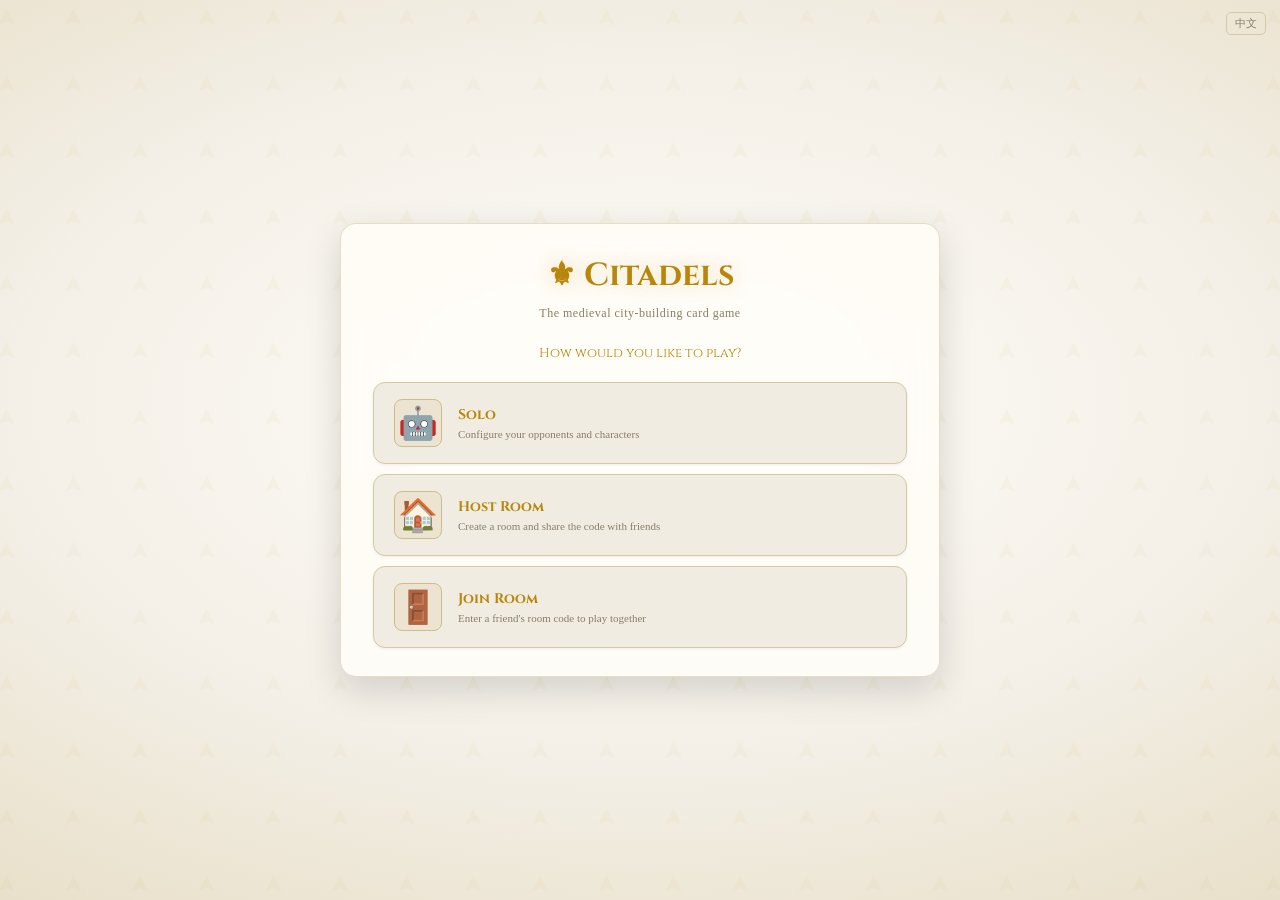
==== commit 9a9e945b: "feat: add Simplified Chinese (zh) localisation with live language toggle - New js/i18n.js: EN/ZH tra" ====
--- a/index.html
+++ b/index.html
@@ -25,6 +25,7 @@
 -->
 <script src="js/ext-api.js"></script>
 <script src="js/data.js"></script>
+<script src="js/i18n.js"></script>
 <script src="js/engine.js"></script>
 <script src="js/ui.js"></script>
 <script src="js/net.js"></script>
--- a/css/style.css
+++ b/css/style.css
@@ -108,6 +108,11 @@
 .tb-title{font-family:var(--font-display);font-size:clamp(14px,2vw,18px);color:var(--text-accent);font-weight:700}
 .tb-meta{font-size:12px;color:var(--text-muted)}
 .tb-calling{font-size:12px;font-family:var(--font-display);margin-left:auto;color:var(--char-clr,var(--text-accent))}
+/* ── Language toggle button ── */
+.lang-toggle{font-family:var(--font-display);font-size:11px;padding:3px 8px;border:1px solid var(--border-main);border-radius:var(--radius-sm);background:transparent;color:var(--text-muted);cursor:pointer;transition:background var(--transition-fast),color var(--transition-fast),border-color var(--transition-fast);white-space:nowrap;flex-shrink:0}
+.lang-toggle:hover{background:var(--bg-hover);color:var(--text-primary);border-color:var(--border-strong)}
+/* Lobby: absolutely-positioned in top-right corner */
+.lobby-lang-toggle{position:fixed;top:12px;right:14px;z-index:100}
 /* ── Card detail popup (tap any portrait card) ── */
 #card-detail-overlay{position:fixed;inset:0;background:rgba(0,0,0,0.55);backdrop-filter:blur(8px);-webkit-backdrop-filter:blur(8px);z-index:600;display:flex;align-items:center;justify-content:center;padding:20px;animation:fadeIn .15s both}
 .card-detail-box{background:var(--bg-panel);border-radius:var(--radius-lg);border:1px solid var(--border-main);width:220px;box-shadow:var(--shadow-overlay);overflow:hidden;animation:fadeSlideUp .2s both;display:flex;flex-direction:column}
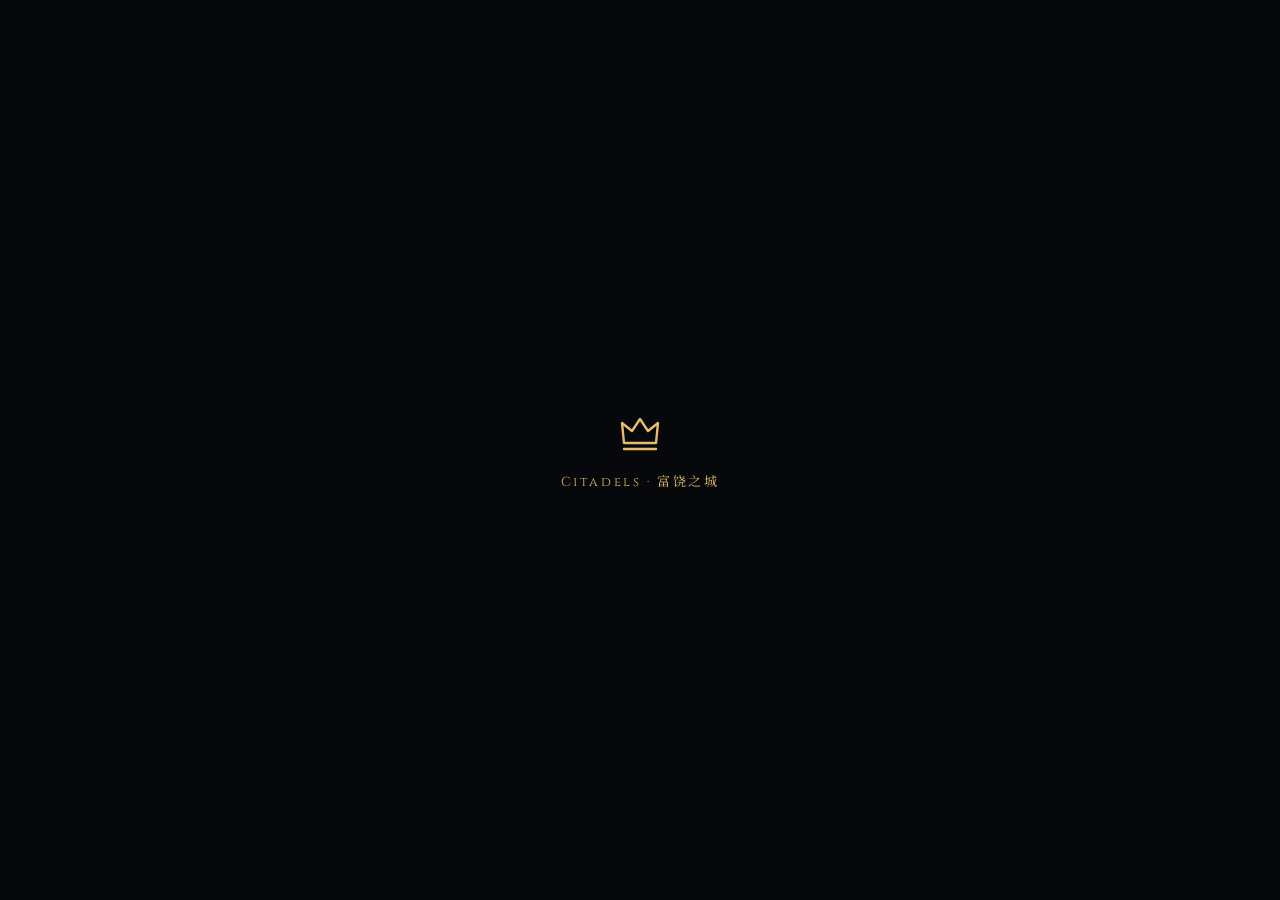
==== commit 42e5cddf: "chore: remove the legacy v1 game and promote the 3D rebuild to the repo root The old global-script g" ====
--- a/index.html
+++ b/index.html
@@ -1,44 +1,29 @@
-<!DOCTYPE html>
+<!doctype html>
 <html lang="en">
 <head>
-  <meta charset="UTF-8">
-  <meta name="viewport" content="width=device-width,initial-scale=1">
-  <title>⚜ Citadels</title>
-  <link href="https://fonts.googleapis.com/css2?family=Cinzel:wght@400;600;700&display=swap" rel="stylesheet">
-  <link rel="stylesheet" href="css/style.css">
-  <link rel="preload" href="img/bg/lobby.svg" as="image">
+  <meta charset="utf-8">
+  <meta name="viewport" content="width=device-width, initial-scale=1, viewport-fit=cover, user-scalable=no">
+  <meta name="theme-color" content="#06080c">
+  <title>Citadels</title>
+  <link rel="preconnect" href="https://fonts.googleapis.com">
+  <link rel="preconnect" href="https://fonts.gstatic.com" crossorigin>
+  <link href="https://fonts.googleapis.com/css2?family=Cinzel:wght@500;600;700&family=Inter:wght@400;500;600&family=Noto+Serif+SC:wght@600;700&family=Noto+Sans+SC:wght@400;500&display=swap" rel="stylesheet">
+  <link rel="stylesheet" href="style.css">
+  <script type="importmap">
+  {
+    "imports": {
+      "three": "https://cdn.jsdelivr.net/npm/three@0.169.0/build/three.module.js",
+      "three/addons/": "https://cdn.jsdelivr.net/npm/three@0.169.0/examples/jsm/"
+    }
+  }
+  </script>
 </head>
 <body>
-<div id="app"></div>
-
-<!--
-  Load order is a strict dependency chain — do not reorder.
-  1. ext-api.js  — extension registry (no deps)
-  2. data.js     — base game data; uses EXT._extraDistricts
-  3. engine.js   — game logic; calls EXT hooks at runtime
-  4. ui.js       — render functions; reads S, CHARS, CS, NET
-  5. net.js      — multiplayer; captures render() from ui.js, sets _onRoundEnd
-  6. lobby.js    — lobby UI; calls NET, render, game functions
-
-  Extensions are loaded AFTER lobby.js but BEFORE the boot line.
-  Each extension self-registers via EXT.register({...}).
--->
-<script src="js/ext-api.js"></script>
-<script src="js/data.js"></script>
-<script src="js/i18n.js"></script>
-<script src="js/engine.js"></script>
-<script src="js/ui.js"></script>
-<script src="js/net.js"></script>
-<script src="js/lobby.js"></script>
-
-<!-- ── Extensions ── uncomment to activate ──────────────────────────────────
-<script src="extensions/dark-city/extension.js"></script>
-<script src="extensions/citadels-2016/extension.js"></script>
--->
-
-<script>
-  // Boot
-  renderLobby({ screen: 'home' });
-</script>
+  <canvas id="gl"></canvas>
+  <div id="hud"></div>
+  <div id="lobby"></div>
+  <div id="boot"><div class="boot-in"><svg viewBox="0 0 48 48" fill="none" stroke="currentColor" stroke-width="2.4" stroke-linecap="round" stroke-linejoin="round"><path d="M8 34L6 14l10 8 8-12 8 12 10-8-2 20z"/><path d="M8 40h32"/></svg><span>Citadels · 富饶之城</span></div></div>
+  <noscript>Citadels needs JavaScript.</noscript>
+  <script type="module" src="js/main.js"></script>
 </body>
 </html>
--- a/style.css
+++ b/style.css
@@ -0,0 +1,625 @@
+/* Citadels 3D — "Gilded Night": midnight glass, brass hairlines, jewel-tone districts. */
+:root {
+  --bg: #06080c;
+  --glass: rgba(13, 17, 26, 0.68);
+  --glass-2: rgba(19, 24, 36, 0.86);
+  --line: rgba(232, 190, 110, 0.16);
+  --line-2: rgba(232, 190, 110, 0.4);
+  --gold: #e6bd6a;
+  --gold-hi: #f8dea0;
+  --gold-lo: #8d6a2f;
+  --ink: #f1e9d8;
+  --ink-2: #bfb5a2;
+  --ink-3: #847c6e;
+  --danger: #e56a5c;
+  --ok: #58c48e;
+  --c-yellow: #e8b34a; --c-blue: #4f86d9; --c-green: #3fae7a; --c-red: #d2544a; --c-purple: #9a6ad8;
+  --f-disp: 'Cinzel', 'Noto Serif SC', Georgia, serif;
+  --f-body: 'Inter', 'Noto Sans SC', system-ui, -apple-system, sans-serif;
+  --ease: cubic-bezier(0.2, 0.8, 0.2, 1);
+  --cw: clamp(62px, 6.6vw, 92px);
+  --shadow: 0 18px 50px rgba(0, 0, 0, 0.55);
+}
+
+* { box-sizing: border-box; }
+html, body { margin: 0; height: 100%; background: var(--bg); color: var(--ink); font-family: var(--f-body); overflow: hidden; -webkit-tap-highlight-color: transparent; -webkit-font-smoothing: antialiased; }
+button { font: inherit; color: inherit; }
+svg.ico { width: 1.25em; height: 1.25em; flex: none; }
+.muted { color: var(--ink-3); }
+.av { font-size: 1.15em; line-height: 1; }
+
+#gl { position: fixed; inset: 0; width: 100%; height: 100%; display: block; touch-action: none; }
+/* ── boot ── */
+#boot { position: fixed; inset: 0; z-index: 100; display: grid; place-items: center; background: var(--bg); transition: opacity 0.9s 0.3s; }
+#boot.done { opacity: 0; pointer-events: none; }
+.boot-in { display: flex; flex-direction: column; align-items: center; gap: 14px; color: var(--gold); font-family: var(--f-disp); letter-spacing: 0.2em; font-size: 13px; }
+.boot-in svg { width: 48px; height: 48px; animation: float 2.4s ease-in-out infinite; }
+
+/* ── buttons ── */
+.btn {
+  display: inline-flex; align-items: center; justify-content: center; gap: 8px; padding: 10px 14px;
+  border-radius: 12px; border: 1px solid var(--line-2); cursor: pointer; font-weight: 600; font-size: 13.5px;
+  background: linear-gradient(180deg, rgba(255, 255, 255, 0.07), rgba(255, 255, 255, 0.01)), var(--glass-2);
+  box-shadow: inset 0 1px 0 rgba(255, 255, 255, 0.06), 0 6px 18px rgba(0, 0, 0, 0.35);
+  transition: transform 0.15s var(--ease), border-color 0.2s, box-shadow 0.2s, background 0.2s; white-space: nowrap;
+}
+.btn:hover:not(:disabled) { border-color: var(--gold); transform: translateY(-1px); }
+.btn:active:not(:disabled) { transform: translateY(1px); }
+.btn:disabled { opacity: 0.38; cursor: not-allowed; }
+.btn:focus-visible, .icon-btn:focus-visible, .card:focus-visible, .ccard:focus-visible { outline: 2px solid var(--gold-hi); outline-offset: 2px; }
+.btn.primary {
+  background: linear-gradient(180deg, #f6d793, #c9953d); color: #23160a; border-color: #f8dea0;
+  box-shadow: 0 8px 26px rgba(230, 189, 106, 0.32), inset 0 1px 0 rgba(255, 255, 255, 0.55);
+}
+.btn.gold { color: var(--gold-hi); border-color: var(--gold); }
+.btn.gold svg { color: var(--gold); }
+.btn.ability { border-color: var(--cc); color: color-mix(in srgb, var(--cc) 55%, white); background: linear-gradient(180deg, color-mix(in srgb, var(--cc) 26%, transparent), transparent), var(--glass-2); }
+.btn.ability svg { color: var(--cc); }
+.btn.danger { border-color: rgba(229, 106, 92, 0.6); color: #ffb3a8; }
+.btn.ghost { background: transparent; border-color: transparent; box-shadow: none; color: var(--ink-2); }
+.btn.big { width: 100%; justify-content: flex-start; padding: 14px 18px; font-size: 15px; border-radius: 14px; }
+.btn.big small { margin-left: auto; font-weight: 500; font-size: 11.5px; opacity: 0.75; }
+.btn.small { padding: 7px 11px; font-size: 12.5px; border-radius: 10px; }
+.btn.wide { width: 100%; justify-content: center; }
+.icon-btn {
+  display: inline-flex; align-items: center; justify-content: center; gap: 6px; min-width: 38px; height: 38px; padding: 0 9px;
+  border-radius: 12px; border: 1px solid var(--line); background: var(--glass); color: var(--ink-2); cursor: pointer;
+  backdrop-filter: blur(10px); -webkit-backdrop-filter: blur(10px); transition: color 0.2s, border-color 0.2s; font-size: 12px;
+}
+.icon-btn:hover { color: var(--gold-hi); border-color: var(--line-2); }
+.icon-btn svg { width: 20px; height: 20px; }
+.icon-btn.sm { min-width: 28px; height: 28px; }
+.icon-btn.sm svg { width: 14px; height: 14px; }
+.link { background: none; border: 0; color: var(--gold); cursor: pointer; font-size: 12px; padding: 4px; }
+.link.back { display: inline-flex; align-items: center; gap: 4px; color: var(--ink-2); margin: -4px 0 4px -4px; }
+.link.back svg { width: 16px; height: 16px; }
+
+/* chips + stats */
+.chip {
+  display: inline-flex; align-items: center; gap: 3px; padding: 2px 7px 2px 4px; border-radius: 999px; font-size: 11px;
+  background: color-mix(in srgb, var(--cc, #8a8a8a) 16%, rgba(10, 13, 20, 0.85)); color: var(--cc, #aaa);
+  border: 1px solid color-mix(in srgb, var(--cc, #8a8a8a) 50%, transparent); vertical-align: middle;
+}
+.chip svg { width: 15px; height: 15px; }
+.chip b { font-family: var(--f-disp); font-size: 10.5px; }
+.chip.hid { padding: 2px 8px; color: var(--ink-3); --cc: #6f6a60; font-family: var(--f-disp); }
+.chip[data-on] { box-shadow: 0 0 0 1px var(--cc), 0 0 14px color-mix(in srgb, var(--cc) 60%, transparent); color: white; }
+.chip[data-dead] { opacity: 0.45; text-decoration: line-through; }
+.st { display: inline-flex; align-items: center; gap: 3px; color: var(--ink-2); font-variant-numeric: tabular-nums; }
+.st svg { width: 14px; height: 14px; color: var(--ink-3); }
+.st b { font-weight: 600; color: var(--ink); }
+.st.gold svg { color: var(--gold); }
+.st.gold b { color: var(--gold-hi); }
+.crown-ico svg { width: 16px; height: 16px; color: var(--gold); filter: drop-shadow(0 0 6px rgba(230, 189, 106, 0.6)); }
+.tag { font-size: 10.5px; padding: 2px 7px; border-radius: 999px; border: 1px solid var(--line-2); color: var(--ink-2); letter-spacing: 0.04em; }
+
+/* ── HUD ── */
+#hud { position: fixed; inset: 0; z-index: 5; pointer-events: none; opacity: 0; transition: opacity 0.6s; }
+#hud.on { opacity: 1; }
+#hud:not(.on) * { pointer-events: none !important; }
+.topbar {
+  position: absolute; top: 0; left: 0; right: 0; display: flex; align-items: center; justify-content: space-between; gap: 10px;
+  padding: max(10px, env(safe-area-inset-top)) 14px 22px; background: linear-gradient(rgba(6, 8, 12, 0.8), transparent);
+}
+.topbar > * { pointer-events: auto; }
+.tb-right { display: flex; gap: 6px; }
+.round-chip { display: flex; flex-direction: column; padding: 6px 12px; border-radius: 12px; background: var(--glass); border: 1px solid var(--line); backdrop-filter: blur(10px); -webkit-backdrop-filter: blur(10px); }
+.rc-n { font-family: var(--f-disp); font-weight: 700; color: var(--gold-hi); font-size: 15px; letter-spacing: 0.04em; }
+.rc-p { font-size: 10.5px; text-transform: uppercase; letter-spacing: 0.14em; color: var(--ink-3); }
+
+.calltrack { display: flex; gap: 6px; align-items: center; }
+.tk {
+  position: relative; width: 38px; height: 38px; border-radius: 50%; display: grid; place-items: center;
+  background: radial-gradient(circle at 50% 35%, #1b2232, #0a0d14 75%); color: var(--cc);
+  border: 1.5px solid color-mix(in srgb, var(--cc) 45%, transparent); transition: transform 0.4s var(--ease), box-shadow 0.4s, opacity 0.4s;
+}
+.tk-emb svg { width: 20px; height: 20px; display: block; margin-top: -5px; }
+.tk-r { position: absolute; bottom: 2px; font-family: var(--f-disp); font-size: 8.5px; font-weight: 700; letter-spacing: 0.05em; }
+.tk.up { opacity: 0.3; filter: grayscale(0.6); }
+.tk.up::after { content: ''; position: absolute; inset: 45% -3px auto; height: 1.5px; background: var(--ink-3); transform: rotate(-35deg); }
+.tk.past { opacity: 0.5; }
+.tk.now { transform: scale(1.2); border-color: var(--cc); box-shadow: 0 0 0 3px color-mix(in srgb, var(--cc) 25%, transparent), 0 0 22px color-mix(in srgb, var(--cc) 70%, transparent); opacity: 1; }
+.tk.killed { filter: grayscale(0.8); }
+.tk-mark { position: absolute; top: -5px; left: -5px; width: 18px; height: 18px; border-radius: 50%; display: grid; place-items: center; background: #1a0c0c; border: 1px solid var(--danger); color: var(--danger); }
+.tk-mark.r { border-color: #8fa3b8; color: #c8d6e5; background: #11161d; }
+.tk-mark svg { width: 12px; height: 12px; }
+.tk-who { position: absolute; bottom: -6px; right: -6px; font-size: 13px; filter: drop-shadow(0 1px 2px #000); }
+
+.labels { position: absolute; inset: 0; }
+.seat {
+  position: absolute; top: 0; left: 0; pointer-events: auto; cursor: pointer; text-align: left; padding: 6px 9px 7px;
+  border-radius: 12px; background: var(--glass); border: 1px solid var(--line); backdrop-filter: blur(10px); -webkit-backdrop-filter: blur(10px);
+  font-size: 12px; min-width: 120px; opacity: 0; transition: opacity 0.4s, border-color 0.3s, box-shadow 0.3s; will-change: transform; box-shadow: 0 8px 22px rgba(0, 0, 0, 0.4);
+}
+.seat:hover { border-color: var(--line-2); }
+.seat.active { border-color: var(--gold); box-shadow: 0 0 0 1px rgba(230, 189, 106, 0.4), 0 0 28px rgba(230, 189, 106, 0.32); }
+.seat.winner { border-color: var(--gold-hi); box-shadow: 0 0 40px rgba(248, 222, 160, 0.5); }
+.s-top { display: flex; align-items: center; gap: 6px; }
+.s-name { font-weight: 600; max-width: 110px; overflow: hidden; text-overflow: ellipsis; white-space: nowrap; }
+.s-stats { display: flex; gap: 9px; margin-top: 3px; }
+.s-chars { display: flex; gap: 4px; margin-top: 4px; flex-wrap: wrap; }
+.dots { display: inline-flex; gap: 3px; margin-left: 2px; }
+.dots i { width: 4px; height: 4px; border-radius: 50%; background: var(--gold); animation: dot 1s infinite; }
+.dots i:nth-child(2) { animation-delay: 0.15s; } .dots i:nth-child(3) { animation-delay: 0.3s; }
+
+.toasts { position: absolute; left: 14px; top: 96px; display: flex; flex-direction: column; gap: 6px; max-width: min(340px, 40vw); }
+.toast {
+  pointer-events: none; padding: 8px 12px; border-radius: 10px; font-size: 12.5px; line-height: 1.35; color: var(--ink-2);
+  background: var(--glass-2); border: 1px solid var(--line); border-left: 3px solid var(--k, var(--gold-lo));
+  backdrop-filter: blur(10px); -webkit-backdrop-filter: blur(10px); animation: toastIn 0.4s var(--ease); transition: opacity 0.5s, transform 0.5s;
+}
+.toast b { color: var(--ink); }
+.toast.out { opacity: 0; transform: translateX(-12px); }
+.toast.danger { --k: var(--danger); }
+.toast.gold { --k: var(--gold); color: var(--gold-hi); }
+
+.banner { position: absolute; top: 34%; left: 50%; transform: translateX(-50%); pointer-events: none; }
+.bn {
+  --cc: var(--gold); display: flex; align-items: center; gap: 18px; padding: 12px 40px 12px 14px; opacity: 0; white-space: nowrap;
+  background: linear-gradient(90deg, rgba(8, 10, 16, 0) 0, rgba(8, 10, 16, 0.86) 14%, rgba(8, 10, 16, 0.86) 80%, rgba(8, 10, 16, 0) 100%);
+  border-top: 1px solid color-mix(in srgb, var(--cc) 45%, transparent); border-bottom: 1px solid color-mix(in srgb, var(--cc) 45%, transparent);
+}
+.banner.show .bn { animation: bnIn 1.6s var(--ease) both; }
+.bn-emb {
+  width: 74px; height: 74px; border-radius: 50%; display: grid; place-items: center; color: var(--cc); flex: none;
+  background: radial-gradient(circle at 50% 35%, color-mix(in srgb, var(--cc) 28%, #141a28), #090c13 75%);
+  border: 2px solid var(--cc); box-shadow: 0 0 30px color-mix(in srgb, var(--cc) 55%, transparent);
+}
+.bn-emb svg { width: 44px; height: 44px; }
+.bn-rank { font-family: var(--f-disp); font-weight: 700; font-size: 12px; letter-spacing: 0.45em; color: var(--cc); }
+.bn-name { font-family: var(--f-disp); font-weight: 700; font-size: 32px; letter-spacing: 0.04em; line-height: 1.1; text-shadow: 0 0 24px color-mix(in srgb, var(--cc) 50%, transparent); }
+.bn-sub { font-size: 14px; color: var(--ink-2); display: flex; gap: 6px; align-items: center; }
+.bn.none { filter: grayscale(0.7) brightness(0.8); }
+.bn.slain .bn-name { text-decoration: line-through; text-decoration-color: var(--danger); }
+.bn.slain .bn-emb { border-color: var(--danger); box-shadow: 0 0 30px rgba(229, 106, 92, 0.6); }
+
+/* dock */
+.dock {
+  position: absolute; left: 0; right: 0; bottom: 0; padding: 26px 14px calc(12px + env(safe-area-inset-bottom));
+  background: linear-gradient(to top, rgba(6, 8, 12, 0.94) 35%, rgba(6, 8, 12, 0));
+}
+.dock > * { pointer-events: auto; }
+.prompt { text-align: center; font-size: 13.5px; color: var(--ink-2); min-height: 1.45em; margin-bottom: 8px; text-shadow: 0 1px 6px #000; }
+.prompt b { font-family: var(--f-disp); letter-spacing: 0.03em; }
+.dock-row { display: grid; grid-template-columns: minmax(170px, 230px) 1fr minmax(170px, 250px); align-items: end; gap: 14px; }
+.me-panel { padding: 10px 12px; border-radius: 16px; background: var(--glass); border: 1px solid var(--line); backdrop-filter: blur(12px); -webkit-backdrop-filter: blur(12px); }
+.mp-id { display: flex; align-items: center; gap: 7px; }
+.mp-name { font-family: var(--f-disp); font-weight: 600; font-size: 15px; overflow: hidden; text-overflow: ellipsis; white-space: nowrap; }
+.mp-stats { display: flex; gap: 12px; margin: 6px 0; font-size: 13px; }
+.mp-stats .st.gold b { font-family: var(--f-disp); font-size: 20px; }
+.mp-stats .st.gold svg { width: 20px; height: 20px; }
+.mp-chars { display: flex; gap: 5px; flex-wrap: wrap; min-height: 21px; }
+
+.hand { display: flex; justify-content: center; align-items: flex-end; min-height: calc(var(--cw) * 1.4 + 22px); padding-top: 22px; min-width: 0; }
+.hand .card + .card { margin-left: var(--gap, 6px); }
+.hand-empty { color: var(--ink-3); font-size: 13px; align-self: center; font-style: italic; }
+.actions { display: flex; flex-direction: column; gap: 7px; }
+.actions .btn { justify-content: flex-start; }
+.actions .btn.primary, .actions .btn.end { justify-content: center; }
+
+/* ── district card ── */
+.card {
+  --k: var(--gold); position: relative; flex: none; width: var(--cw); aspect-ratio: 5 / 7; padding: 0; border-radius: calc(var(--cw) * 0.11);
+  border: 1px solid color-mix(in srgb, var(--k) 55%, transparent); overflow: hidden; cursor: pointer; color: var(--ink);
+  background: linear-gradient(165deg, color-mix(in srgb, var(--k) 30%, #161c29) 0%, #0c1018 72%);
+  box-shadow: 0 10px 24px rgba(0, 0, 0, 0.5), inset 0 1px 0 rgba(255, 255, 255, 0.1);
+  transform-origin: 50% 130%; transition: transform 0.28s var(--ease), box-shadow 0.28s, filter 0.28s, margin 0.28s;
+}
+.card::before { content: ''; position: absolute; inset: 0; background: radial-gradient(70% 45% at 50% 42%, color-mix(in srgb, var(--k) 45%, transparent), transparent 70%); opacity: 0.55; }
+.card::after { content: ''; position: absolute; inset: 0; border-radius: inherit; background: linear-gradient(115deg, transparent 35%, rgba(255, 255, 255, 0.16) 48%, transparent 60%); transform: translateX(-120%); transition: transform 0.7s var(--ease); pointer-events: none; }
+.card:hover::after { transform: translateX(120%); }
+.c-yellow { --k: var(--c-yellow); } .c-blue { --k: var(--c-blue); } .c-green { --k: var(--c-green); } .c-red { --k: var(--c-red); } .c-purple { --k: var(--c-purple); }
+.card-art { position: absolute; left: 0; right: 0; top: 4%; height: 72%; background: center 62% / 132% auto no-repeat; filter: drop-shadow(0 6px 8px rgba(0, 0, 0, 0.55)); }
+.card-cost {
+  position: absolute; top: 5%; left: 6%; width: calc(var(--cw) * 0.26); height: calc(var(--cw) * 0.26); border-radius: 50%; display: grid; place-items: center;
+  font-family: var(--f-disp); font-weight: 700; font-size: calc(var(--cw) * 0.15); color: #2a1a06;
+  background: radial-gradient(circle at 35% 30%, #fff1c4, #e2b25a 55%, #9b6f2b); box-shadow: 0 2px 6px rgba(0, 0, 0, 0.6), inset 0 0 0 1px rgba(255, 255, 255, 0.4);
+}
+.card-cost.disc { box-shadow: 0 0 0 2px var(--ok), 0 2px 6px rgba(0, 0, 0, 0.6); }
+.card-gem { position: absolute; top: 5%; right: 8%; color: #d8b8ff; font-size: calc(var(--cw) * 0.16); text-shadow: 0 0 8px #a45cff; }
+.card-name {
+  position: absolute; left: 0; right: 0; bottom: 0; padding: 14% 4% 7%; text-align: center; font-family: var(--f-disp); font-weight: 600;
+  font-size: max(8.5px, calc(var(--cw) * 0.118)); line-height: 1.12; letter-spacing: 0; overflow-wrap: normal;
+  background: linear-gradient(to top, rgba(7, 9, 14, 0.96) 40%, transparent); border-bottom: 3px solid var(--k);
+}
+.card.back { background: linear-gradient(160deg, #1d2a44, #0c1322); border-color: var(--line-2); }
+.hand .card { transform: rotate(calc(var(--i, 0) * 2.6deg)) translateY(calc(var(--a, 0) * var(--a, 0) * 1.6px)); }
+.hand .card:hover, .hand .card.sel { transform: translateY(-22px) scale(1.07); z-index: 3; box-shadow: 0 22px 40px rgba(0, 0, 0, 0.6), 0 0 0 1px var(--k), 0 0 26px color-mix(in srgb, var(--k) 45%, transparent); }
+.hand .card.sel { box-shadow: 0 22px 40px rgba(0, 0, 0, 0.6), 0 0 0 2px var(--gold-hi), 0 0 32px rgba(248, 222, 160, 0.5); }
+.card.playable { box-shadow: 0 10px 24px rgba(0, 0, 0, 0.5), 0 0 0 1px color-mix(in srgb, var(--gold) 70%, transparent), 0 0 16px rgba(230, 189, 106, 0.28); }
+.card.blocked { filter: saturate(0.45) brightness(0.62); }
+.card.picked { box-shadow: 0 0 0 2px var(--gold-hi), 0 0 22px rgba(248, 222, 160, 0.45); transform: translateY(-6px); }
+.card.target { box-shadow: 0 0 0 2px var(--danger), 0 0 20px rgba(229, 106, 92, 0.45); }
+.card.dupwarn { border-color: var(--danger); }
+.card.big { --cw: 118px; }
+.dcost { position: absolute; top: 5%; right: 5%; display: inline-flex; align-items: center; gap: 2px; padding: 1px 6px 1px 3px; border-radius: 999px; background: rgba(40, 10, 10, 0.88); border: 1px solid var(--danger); font-size: 11px; font-weight: 600; color: #ffcfc8; }
+.dcost svg { width: 13px; height: 13px; color: var(--gold); }
+
+/* ── character card ── */
+.ccards { display: flex; flex-wrap: wrap; gap: 14px; justify-content: center; perspective: 1200px; padding: 6px 0 4px; }
+.ccard {
+  --cc: var(--gold); width: 152px; padding: 14px 12px 14px; border-radius: 18px; cursor: pointer; text-align: center;
+  display: flex; flex-direction: column; align-items: center; gap: 6px; color: var(--ink);
+  background: radial-gradient(120% 70% at 50% 0%, color-mix(in srgb, var(--cc) 30%, #131a28), #0a0d15 72%);
+  border: 1px solid color-mix(in srgb, var(--cc) 55%, transparent); box-shadow: 0 18px 40px rgba(0, 0, 0, 0.5), inset 0 1px 0 rgba(255, 255, 255, 0.08);
+  transition: transform 0.35s var(--ease), box-shadow 0.35s; animation: dealIn 0.6s var(--ease) both;
+}
+.ccards .ccard:nth-child(2) { animation-delay: 0.06s; } .ccards .ccard:nth-child(3) { animation-delay: 0.12s; } .ccards .ccard:nth-child(4) { animation-delay: 0.18s; }
+.ccards .ccard:nth-child(5) { animation-delay: 0.24s; } .ccards .ccard:nth-child(6) { animation-delay: 0.3s; } .ccards .ccard:nth-child(n+7) { animation-delay: 0.36s; }
+.ccard:hover { transform: translateY(-8px) rotateX(7deg); box-shadow: 0 26px 50px rgba(0, 0, 0, 0.6), 0 0 0 1px var(--cc), 0 0 36px color-mix(in srgb, var(--cc) 45%, transparent); }
+.ccards.static .ccard { cursor: default; animation: none; }
+.ccards.static .ccard:hover { transform: none; }
+.cc-rank { font-family: var(--f-disp); font-weight: 700; font-size: 13px; letter-spacing: 0.3em; color: var(--cc); }
+.cc-emb { color: var(--cc); filter: drop-shadow(0 0 14px color-mix(in srgb, var(--cc) 60%, transparent)); }
+.cc-emb svg.emb { width: 62px; height: 62px; display: block; }
+.cc-name { font-family: var(--f-disp); font-weight: 700; font-size: 17px; letter-spacing: 0.03em; }
+.cc-ab { font-size: 11.5px; line-height: 1.4; color: var(--ink-2); }
+.ccard.hiddenpick { border-style: dashed; }
+.ccards.compact .ccard { width: 128px; padding: 10px 9px; gap: 4px; }
+.ccards.compact .cc-emb svg.emb { width: 40px; height: 40px; }
+.ccards.compact .cc-name { font-size: 14.5px; }
+.ccards.compact .cc-ab { font-size: 10.5px; display: -webkit-box; -webkit-line-clamp: 4; -webkit-box-orient: vertical; overflow: hidden; }
+
+/* ── sheets ── */
+.sheet-wrap {
+  position: fixed; inset: 0; z-index: 20; display: grid; place-items: center; padding: 16px; pointer-events: none; opacity: 0;
+  background: rgba(3, 5, 8, 0.55); backdrop-filter: blur(5px); -webkit-backdrop-filter: blur(5px); transition: opacity 0.3s;
+}
+.sheet-wrap.open { opacity: 1; pointer-events: auto; }
+.sheet {
+  width: min(560px, 100%); max-height: calc(100dvh - 32px); display: flex; flex-direction: column; padding: 18px 20px 20px;
+  border-radius: 22px; background: var(--glass-2); border: 1px solid var(--line-2); box-shadow: var(--shadow), inset 0 1px 0 rgba(255, 255, 255, 0.06);
+  backdrop-filter: blur(18px); -webkit-backdrop-filter: blur(18px); transform: translateY(18px) scale(0.98); transition: transform 0.35s var(--ease);
+}
+.sheet.wide { width: min(1000px, 100%); }
+.sheet-wrap.open .sheet { transform: none; }
+.sh-head { display: flex; align-items: center; justify-content: space-between; gap: 12px; margin-bottom: 12px; }
+.sh-head h2 { margin: 0; font-family: var(--f-disp); font-weight: 600; font-size: 20px; color: var(--gold-hi); letter-spacing: 0.04em; display: flex; align-items: center; gap: 8px; }
+.sh-body { min-height: 0; overflow: auto; }
+.sh-body h4 { margin: 14px 0 8px; font-size: 11px; text-transform: uppercase; letter-spacing: 0.14em; color: var(--ink-3); font-weight: 600; }
+.sh-body p { color: var(--ink-2); font-size: 13.5px; line-height: 1.55; }
+.sh-body.scroll { max-height: 72dvh; }
+.sh-foot { margin-top: 16px; display: flex; justify-content: flex-end; gap: 10px; flex-wrap: wrap; }
+.sh-foot.two { justify-content: center; }
+.note { color: var(--ink-3); font-size: 12.5px; text-align: center; margin: 10px 0 0; }
+.aside { display: flex; flex-wrap: wrap; gap: 6px; align-items: center; justify-content: center; margin-top: 14px; font-size: 12px; }
+.plist { display: grid; gap: 8px; }
+.pitem { display: flex; align-items: center; gap: 10px; padding: 10px 12px; border-radius: 12px; border: 1px solid var(--line); background: rgba(255, 255, 255, 0.03); cursor: pointer; transition: border-color 0.2s, background 0.2s; }
+.pitem:hover { border-color: var(--gold); background: rgba(230, 189, 106, 0.07); }
+.pitem > span:nth-child(2) { flex: 1; text-align: left; font-weight: 600; }
+.cards-pick { display: flex; flex-wrap: wrap; gap: 9px; --cw: 80px; }
+.cards-pick.city { --cw: 92px; }
+.cards-big { display: flex; flex-wrap: wrap; gap: 16px; justify-content: center; padding: 6px 0; }
+.cards-big .card { animation: dealIn 0.5s var(--ease) both; }
+.cards-big .card:hover { transform: translateY(-6px); }
+.wiz-opt { display: flex; flex-direction: column; gap: 6px; align-items: stretch; }
+.wgroup { margin-bottom: 14px; }
+.wg-head { display: flex; align-items: center; gap: 8px; margin-bottom: 7px; font-size: 13px; }
+.stats-row { display: flex; flex-wrap: wrap; gap: 14px; align-items: center; margin-bottom: 14px; font-size: 14px; }
+.menu-row { display: flex; align-items: center; justify-content: space-between; gap: 10px; padding: 12px 0; border-bottom: 1px solid var(--line); font-size: 14px; }
+.menu-row svg { width: 18px; height: 18px; }
+.log { list-style: none; padding: 0; margin: 0; }
+.log li { font-size: 13px; color: var(--ink-2); padding: 5px 2px; border-bottom: 1px solid rgba(255, 255, 255, 0.04); }
+.log li.lk-round { color: var(--gold); font-family: var(--f-disp); text-align: center; padding: 12px 0 6px; border: 0; }
+.log li.lk-build { color: var(--ink); }
+.log li.lk-destroy, .log li.lk-kill, .log li.lk-robbed { color: #f0a59b; }
+.log li.lk-complete, .log li.lk-over { color: var(--gold-hi); font-weight: 600; }
+.rules h3 { font-family: var(--f-disp); color: var(--gold); font-size: 15px; margin: 16px 0 6px; letter-spacing: 0.05em; }
+.rules p, .rules li { font-size: 13.5px; color: var(--ink-2); line-height: 1.6; margin: 4px 0; }
+.rules b { color: var(--ink); }
+.dlist dt { font-weight: 600; font-size: 13px; margin-top: 8px; }
+.dlist dd { margin: 2px 0 0 15px; font-size: 12.5px; color: var(--ink-2); }
+.dot { display: inline-block; width: 8px; height: 8px; border-radius: 50%; margin-right: 7px; }
+.seg { display: inline-flex; padding: 3px; gap: 3px; border-radius: 12px; background: rgba(0, 0, 0, 0.35); border: 1px solid var(--line); }
+.seg.wrap { flex-wrap: wrap; }
+.seg button { border: 0; background: transparent; color: var(--ink-2); padding: 7px 11px; border-radius: 9px; font-weight: 600; font-size: 12.5px; cursor: pointer; display: inline-flex; align-items: center; gap: 5px; }
+.seg button svg { width: 15px; height: 15px; }
+.seg button.on { background: linear-gradient(180deg, #f6d793, #c9953d); color: #23160a; }
+.seg button[style*='--cc'].on { background: color-mix(in srgb, var(--cc) 34%, rgba(0, 0, 0, 0.4)); color: white; box-shadow: inset 0 0 0 1px var(--cc); }
+.tip {
+  position: fixed; left: 0; top: 0; z-index: 60; max-width: 270px; padding: 9px 11px; border-radius: 11px; font-size: 12.5px; line-height: 1.45; pointer-events: none;
+  background: var(--glass-2); border: 1px solid var(--line-2); box-shadow: var(--shadow); opacity: 0; transition: opacity 0.15s;
+  backdrop-filter: blur(14px); -webkit-backdrop-filter: blur(14px);
+}
+.tip.on { opacity: 1; }
+.tip p { margin: 4px 0 0; color: var(--ink-2); }
+.tip .warn { color: #f0a59b; }
+
+/* side sheets leave the table clickable (Warlord targeting, inspecting cities) */
+@media (min-width: 761px) {
+  .sheet-wrap.side { background: transparent; backdrop-filter: none; -webkit-backdrop-filter: none; pointer-events: none; justify-items: end; align-items: center; padding-right: 18px; }
+  .sheet-wrap.side.open .sheet { pointer-events: auto; }
+  .sheet-wrap.side .sheet { width: min(430px, 100%); max-height: calc(100dvh - 140px); }
+}
+
+/* game over */
+.over { text-align: center; min-width: 0; }
+.sheet { min-width: 0; }
+.over-ico svg { width: 60px; height: 60px; color: var(--gold); filter: drop-shadow(0 0 20px rgba(230, 189, 106, 0.6)); animation: float 3s ease-in-out infinite; }
+.over h1 { overflow-wrap: anywhere; font-family: var(--f-disp); font-size: clamp(26px, 5vw, 40px); margin: 6px 0 18px; background: linear-gradient(180deg, #fff3d2, #e6bd6a 60%, #a67a34); -webkit-background-clip: text; background-clip: text; color: transparent; }
+.over:not(.win) h1 { background: linear-gradient(180deg, #f1e9d8, #a49c8e); -webkit-background-clip: text; background-clip: text; }
+table.score { width: 100%; table-layout: fixed; border-collapse: collapse; font-size: 13px; font-variant-numeric: tabular-nums; }
+table.score th { overflow-wrap: anywhere; line-height: 1.2; font-size: 10px; text-transform: uppercase; letter-spacing: 0.08em; color: var(--ink-3); font-weight: 600; padding: 6px 4px; }
+table.score td { padding: 9px 4px; border-top: 1px solid var(--line); color: var(--ink-2); }
+table.score th:first-child { width: 34%; }
+table.score td:first-child { text-align: left; color: var(--ink); font-weight: 600; overflow: hidden; text-overflow: ellipsis; white-space: nowrap; }
+table.score tr { animation: fadeUp 0.6s var(--ease) both; animation-delay: var(--d); }
+table.score tr.w td { color: var(--gold-hi); }
+table.score .tot { font-family: var(--f-disp); font-size: 18px; color: var(--ink); }
+table.score tr.w .tot { color: var(--gold-hi); text-shadow: 0 0 14px rgba(230, 189, 106, 0.6); }
+
+/* ── lobby ── */
+#lobby { position: fixed; inset: 0; z-index: 10; display: flex; align-items: center; padding: clamp(16px, 5vw, 72px); pointer-events: none; opacity: 0; transition: opacity 0.6s; }
+#lobby.on { opacity: 1; }
+#lobby.on .lb-panel, #lobby.on .lb-corner { pointer-events: auto; }
+.lb-panel {
+  width: min(440px, 100%); max-height: calc(100dvh - 32px); overflow: auto; padding: 28px 28px 26px; border-radius: 26px;
+  background: linear-gradient(180deg, rgba(20, 25, 38, 0.82), rgba(10, 13, 20, 0.86)); border: 1px solid var(--line-2);
+  box-shadow: var(--shadow), inset 0 1px 0 rgba(255, 255, 255, 0.06); backdrop-filter: blur(16px); -webkit-backdrop-filter: blur(16px);
+  animation: panelIn 0.7s var(--ease) both; scrollbar-width: thin;
+}
+.lb-panel.home { background: linear-gradient(180deg, rgba(14, 18, 28, 0.5), rgba(10, 13, 20, 0.78)); }
+.lb-panel.rules { width: min(620px, 100%); }
+.lb-panel h2 { font-family: var(--f-disp); font-weight: 600; color: var(--gold-hi); margin: 2px 0 6px; font-size: 24px; letter-spacing: 0.04em; }
+.hero { text-align: left; }
+.crest svg { width: 46px; height: 46px; color: var(--gold); filter: drop-shadow(0 0 18px rgba(230, 189, 106, 0.55)); animation: float 4s ease-in-out infinite; }
+.hero h1 {
+  margin: 4px 0 6px; font-family: var(--f-disp); font-weight: 700; font-size: clamp(44px, 6.4vw, 70px); letter-spacing: 0.06em; line-height: 1;
+  background: linear-gradient(180deg, #fff4d6 0%, #f0cd85 45%, #b0823a 100%); -webkit-background-clip: text; background-clip: text; color: transparent;
+  filter: drop-shadow(0 6px 26px rgba(230, 189, 106, 0.3));
+}
+.hero .tag { border: 0; padding: 0; font-size: 15px; color: var(--ink-2); letter-spacing: 0.02em; }
+.menu { display: flex; flex-direction: column; gap: 10px; margin-top: 26px; }
+.field { display: block; margin: 16px 0; }
+.field > span { display: block; font-size: 11px; text-transform: uppercase; letter-spacing: 0.14em; color: var(--ink-3); margin-bottom: 8px; font-weight: 600; }
+.field.row { display: flex; align-items: center; justify-content: space-between; gap: 12px; }
+.field.row > span { margin: 0; }
+input {
+  width: 100%; padding: 11px 13px; border-radius: 12px; border: 1px solid var(--line); background: rgba(0, 0, 0, 0.35); color: var(--ink);
+  font: 500 15px var(--f-body); outline: none; transition: border-color 0.2s, box-shadow 0.2s;
+}
+input:focus { border-color: var(--gold); box-shadow: 0 0 0 3px rgba(230, 189, 106, 0.15); }
+.code-in { font-family: var(--f-disp); font-size: 26px; letter-spacing: 0.4em; text-align: center; text-transform: uppercase; }
+.avatars { display: grid; grid-template-columns: repeat(8, 1fr); gap: 6px; }
+.avatars button { aspect-ratio: 1; border-radius: 10px; border: 1px solid transparent; background: rgba(255, 255, 255, 0.04); font-size: 19px; cursor: pointer; transition: transform 0.15s, border-color 0.2s; }
+.avatars button:hover { transform: scale(1.08); }
+.avatars button.on { border-color: var(--gold); background: rgba(230, 189, 106, 0.14); }
+.ranks { display: none; gap: 6px; margin-top: 10px; }
+.ranks.open { display: grid; }
+.rank-row { display: flex; align-items: center; gap: 8px; }
+.rk { font-family: var(--f-disp); color: var(--gold); width: 30px; font-size: 13px; font-weight: 700; }
+.rank-row .seg button { padding: 5px 8px; font-size: 11.5px; }
+.strip { display: flex; flex-wrap: wrap; gap: 5px; margin-top: 10px; align-items: center; }
+.stepper { display: inline-flex; align-items: center; gap: 12px; }
+.stepper button { width: 34px; height: 34px; border-radius: 50%; border: 1px solid var(--line-2); background: var(--glass-2); cursor: pointer; display: grid; place-items: center; }
+.stepper button svg { width: 16px; height: 16px; }
+.stepper b { font-family: var(--f-disp); font-size: 22px; min-width: 1.2em; text-align: center; color: var(--gold-hi); }
+.code-box { display: flex; align-items: center; gap: 12px; padding: 14px 16px; border-radius: 16px; border: 1px dashed var(--line-2); background: rgba(0, 0, 0, 0.25); }
+.code-box span { font-size: 11px; text-transform: uppercase; letter-spacing: 0.14em; color: var(--ink-3); }
+.code-box b { flex: 1; font-family: var(--f-disp); font-size: 30px; letter-spacing: 0.3em; color: var(--gold-hi); }
+.seats { list-style: none; padding: 0; margin: 0 0 10px; }
+.seats li { display: flex; align-items: center; gap: 10px; padding: 8px 10px; border-radius: 12px; background: rgba(255, 255, 255, 0.035); margin-bottom: 6px; animation: fadeUp 0.4s var(--ease) both; }
+.seats .nm { flex: 1; font-weight: 600; }
+.err { color: #ffb3a8; background: rgba(229, 106, 92, 0.1); border: 1px solid rgba(229, 106, 92, 0.35); padding: 9px 12px; border-radius: 12px; font-size: 13px; }
+.pulse { animation: pulse 1.6s ease-in-out infinite; }
+.spinner { width: 42px; height: 42px; margin: 18px auto 6px; border-radius: 50%; border: 2px solid var(--line); border-top-color: var(--gold); animation: spin 0.9s linear infinite; }
+.lb-corner { position: fixed; top: max(14px, env(safe-area-inset-top)); right: 14px; display: flex; gap: 8px; }
+.charlist { display: grid; gap: 12px; margin-top: 14px; }
+.cl { display: flex; gap: 12px; align-items: flex-start; }
+.cl svg { width: 30px; height: 30px; color: var(--cc); flex: none; filter: drop-shadow(0 0 8px color-mix(in srgb, var(--cc) 50%, transparent)); }
+.cl b { font-family: var(--f-disp); font-size: 13.5px; color: var(--cc); }
+.cl p { margin: 2px 0 0; font-size: 12.5px; color: var(--ink-2); line-height: 1.45; }
+
+/* ── animation ── */
+@keyframes float { 50% { transform: translateY(-6px); } }
+@keyframes dot { 0%, 100% { opacity: 0.25; transform: translateY(0); } 50% { opacity: 1; transform: translateY(-3px); } }
+@keyframes toastIn { from { opacity: 0; transform: translateX(-14px); } }
+@keyframes bnIn {
+  0% { opacity: 0; transform: translateY(-16px) scale(0.96); letter-spacing: 0.1em; }
+  14% { opacity: 1; transform: none; }
+  80% { opacity: 1; transform: none; }
+  100% { opacity: 0; transform: translateY(-6px); }
+}
+@keyframes dealIn { from { opacity: 0; transform: translateY(36px) rotateY(70deg) scale(0.9); } }
+@keyframes fadeUp { from { opacity: 0; transform: translateY(10px); } }
+@keyframes panelIn { from { opacity: 0; transform: translateY(18px); } }
+@keyframes pulse { 50% { opacity: 0.45; } }
+@keyframes spin { to { transform: rotate(360deg); } }
+@media (prefers-reduced-motion: reduce) { *, *::before, *::after { animation-duration: 0.01ms !important; transition-duration: 0.01ms !important; } }
+
+/* ── phones ── */
+@media (max-width: 760px) {
+  :root { --cw: 58px; }
+  .topbar { flex-wrap: wrap; padding: max(8px, env(safe-area-inset-top)) 10px 14px; row-gap: 8px; }
+  .calltrack { order: 3; width: 100%; justify-content: center; gap: 5px; }
+  .tk { width: 30px; height: 30px; }
+  .tk-emb svg { width: 16px; height: 16px; margin-top: -4px; }
+  .tk-r { font-size: 7.5px; bottom: 1px; }
+  .tk.now { transform: scale(1.15); }
+  .round-chip { padding: 4px 10px; }
+  .rc-n { font-size: 13px; }
+  .icon-btn { min-width: 34px; height: 34px; }
+  .icon-btn svg { width: 18px; height: 18px; }
+  .seat { min-width: 0; padding: 4px 7px 5px; font-size: 11px; border-radius: 10px; }
+  .s-name { max-width: 78px; }
+  .s-stats { gap: 6px; }
+  .s-stats .st:nth-child(4) { display: none; }
+  .s-chars .chip { padding: 1px 4px 1px 2px; }
+  .s-chars .chip svg { width: 12px; height: 12px; }
+  .toasts { left: 50%; transform: translateX(-50%); top: 112px; width: min(360px, 92vw); max-width: none; align-items: stretch; }
+  .toast { font-size: 12px; padding: 6px 10px; }
+  .toast:nth-child(n+3) { display: none; }
+  .banner { top: 40%; width: 100%; display: flex; justify-content: center; }
+  .bn { padding: 8px 26px 8px 10px; gap: 12px; }
+  .bn-emb { width: 54px; height: 54px; } .bn-emb svg { width: 32px; height: 32px; }
+  .bn-name { font-size: 24px; }
+  .dock { padding: 18px 10px calc(10px + env(safe-area-inset-bottom)); }
+  .prompt { font-size: 12.5px; margin-bottom: 6px; }
+  .dock-row { grid-template-columns: 1fr; gap: 8px; }
+  .me-panel { display: flex; align-items: center; gap: 10px; padding: 7px 10px; border-radius: 13px; flex-wrap: wrap; }
+  .mp-stats { margin: 0; gap: 10px; }
+  .mp-stats .st.gold b { font-size: 17px; }
+  .mp-chars { margin-left: auto; min-height: 0; }
+  .mp-name { font-size: 13.5px; max-width: 90px; }
+  .hand { padding-top: 16px; min-height: calc(var(--cw) * 1.4 + 16px); }
+  .hand .card:hover, .hand .card.sel { transform: translateY(-14px) scale(1.06); }
+  .actions { flex-direction: row; flex-wrap: wrap; }
+  .actions .btn { flex: 1 1 40%; justify-content: center; padding: 10px 8px; font-size: 12.5px; }
+  .sheet { padding: 14px 14px 16px; border-radius: 18px; }
+  .ccards { gap: 8px; }
+  .ccard { width: calc(33.33% - 6px); padding: 9px 6px; border-radius: 14px; gap: 3px; }
+  .cc-emb svg.emb { width: 38px; height: 38px; }
+  .cc-name { font-size: 13px; }
+  .cc-ab { font-size: 10px; display: -webkit-box; -webkit-line-clamp: 5; -webkit-box-orient: vertical; overflow: hidden; }
+  .ccards.compact .ccard { width: calc(33.33% - 6px); }
+  .card.big { --cw: 86px; }
+  .cards-pick { --cw: 62px; gap: 7px; }
+  .cards-pick.city { --cw: 66px; }
+  table.score { font-size: 11.5px; }
+  table.score th { font-size: 8.5px; letter-spacing: 0.02em; }
+  #lobby { align-items: flex-end; padding: 12px; }
+  .lb-panel { width: 100%; padding: 20px 18px 18px; border-radius: 22px; max-height: calc(100dvh - 70px); }
+  .hero h1 { font-size: 46px; }
+  .menu { margin-top: 18px; gap: 8px; }
+  .btn.big { padding: 12px 16px; }
+  .field { margin: 12px 0; }
+}
+@media (max-width: 760px) and (max-height: 700px) { :root { --cw: 52px; } .me-panel .mp-chars { display: none; } }
+
+/* ── v2 polish: hints, keys, floaters, emotes, timer, seats ── */
+.btn kbd { margin-left: auto; padding: 1px 5px; border-radius: 5px; font: 600 10px var(--f-body); color: var(--ink-3); border: 1px solid rgba(255, 255, 255, 0.14); background: rgba(0, 0, 0, 0.25); }
+.btn.primary kbd { color: #5b3f12; border-color: rgba(60, 35, 5, 0.3); background: rgba(255, 255, 255, 0.25); }
+@media (pointer: coarse) { .btn kbd { display: none; } }
+.hint-btn { color: var(--gold); }
+.suggest { outline: 2px solid var(--gold-hi); outline-offset: 3px; animation: suggest 1.3s ease-in-out infinite; }
+@keyframes suggest { 50% { outline-color: rgba(248, 222, 160, 0.25); box-shadow: 0 0 28px rgba(248, 222, 160, 0.45); } }
+
+.floaters { position: absolute; inset: 0; pointer-events: none; overflow: hidden; }
+.floater {
+  position: absolute; transform: translate(-50%, -50%); font: 700 22px var(--f-disp); color: var(--gold-hi); white-space: nowrap;
+  text-shadow: 0 2px 10px rgba(0, 0, 0, 0.9), 0 0 18px rgba(230, 189, 106, 0.55); animation: floatUp 1.5s var(--ease) forwards;
+}
+.floater.loss { color: #ff9b8f; text-shadow: 0 2px 10px #000, 0 0 16px rgba(229, 106, 92, 0.6); }
+.floater.card { color: #a9d4ff; text-shadow: 0 2px 10px #000, 0 0 16px rgba(110, 170, 255, 0.55); font-size: 18px; }
+.floater.pts { color: #fff3d2; font-size: 20px; }
+@keyframes floatUp { 0% { opacity: 0; transform: translate(-50%, -20%) scale(0.7); } 15% { opacity: 1; transform: translate(-50%, -60%) scale(1.08); } 100% { opacity: 0; transform: translate(-50%, -260%) scale(1); } }
+.emote { position: fixed; transform: translate(-50%, -100%); font-size: 36px; pointer-events: none; z-index: 30; filter: drop-shadow(0 6px 12px rgba(0, 0, 0, 0.6)); animation: emoteUp 2.5s var(--ease) forwards; }
+@keyframes emoteUp { 0% { opacity: 0; transform: translate(-50%, -60%) scale(0.4); } 12% { opacity: 1; transform: translate(-50%, -120%) scale(1.15); } 70% { opacity: 1; transform: translate(-50%, -150%) scale(1); } 100% { opacity: 0; transform: translate(-50%, -190%) scale(0.9); } }
+.emote-wrap { position: relative; }
+.emote-wrap > .icon-btn { font-size: 17px; }
+.emote-pal { position: absolute; top: 46px; right: 0; display: none; grid-template-columns: repeat(4, 42px); gap: 4px; padding: 6px; border-radius: 14px; background: var(--glass-2); border: 1px solid var(--line-2); box-shadow: var(--shadow); z-index: 4; }
+.topbar.emoting .emote-pal { display: grid; animation: fadeUp 0.25s var(--ease); }
+.emote-pal button { height: 42px; border: 0; border-radius: 10px; background: transparent; font-size: 22px; cursor: pointer; transition: transform 0.15s, background 0.15s; }
+.emote-pal button:hover { background: rgba(255, 255, 255, 0.08); transform: scale(1.15); }
+
+.order { display: flex; flex-wrap: wrap; align-items: center; justify-content: center; gap: 6px; margin: 0 0 14px; font-size: 11.5px; }
+.order .muted { text-transform: uppercase; letter-spacing: 0.12em; margin-right: 4px; }
+.order i { color: var(--ink-3); font-style: normal; }
+.ord { width: 30px; height: 30px; border-radius: 50%; display: grid; place-items: center; border: 2px solid var(--seat); background: rgba(0, 0, 0, 0.35); transition: opacity 0.3s; }
+.ord.done { opacity: 0.35; }
+.ord.now { box-shadow: 0 0 0 3px color-mix(in srgb, var(--seat) 35%, transparent), 0 0 18px var(--seat); }
+.ccards.discarding .ccard:hover { box-shadow: 0 26px 50px rgba(0, 0, 0, 0.6), 0 0 0 1px var(--danger), 0 0 30px rgba(229, 106, 92, 0.4); }
+.seat { border-left: 3px solid var(--seat, var(--gold)); }
+.seat.done .s-name::after { content: ' ✦'; color: var(--gold); }
+.me-panel { border-left: 3px solid var(--seat, var(--gold)); }
+.wg-head { border-left: 3px solid var(--seat); padding-left: 7px; }
+.seat-dot { display: inline-block; width: 10px; height: 10px; border-radius: 50%; background: var(--seat); box-shadow: 0 0 10px var(--seat); }
+.tag.ai { font-size: 9px; padding: 0 5px; }
+.timer { display: inline-block; margin-left: 6px; padding: 1px 8px; border-radius: 999px; border: 1px solid var(--line-2); font-variant-numeric: tabular-nums; color: var(--ink); font-size: 12px; }
+.timer.low { color: #ffb3a8; border-color: var(--danger); animation: pulse 0.9s infinite; }
+.bn.final { --cc: #f3cf7e; }
+.bn.final .bn-name { font-size: 38px; background: linear-gradient(180deg, #fff4d6, #e6bd6a 60%, #a77a35); -webkit-background-clip: text; background-clip: text; color: transparent; }
+.bn.final .bn-rank { letter-spacing: 0.12em; font-size: 12px; }
+.hand { perspective: 900px; }
+.hand .card:hover { transform: translateY(-22px) scale(1.07) rotateX(var(--rx, 0deg)) rotateY(var(--ry, 0deg)); }
+.center { text-align: center; }
+.record { display: inline-flex; align-items: center; gap: 6px; margin: 10px 0 0; color: var(--gold); font-size: 12.5px; letter-spacing: 0.02em; }
+.record svg { width: 16px; height: 16px; }
+.lb-corner s { opacity: 0.45; }
+@media (max-width: 760px) {
+  .emote-pal { right: -40px; grid-template-columns: repeat(4, 38px); }
+  .floater { font-size: 18px; }
+  .actions .hint-btn { flex: 0 0 auto; }
+}
+
+/* ── landscape phones / short windows ── */
+@media (max-height: 520px) and (min-width: 600px) {
+  :root { --cw: 48px; }
+  .topbar { padding: max(6px, env(safe-area-inset-top)) 10px 10px; }
+  .tk { width: 28px; height: 28px; }
+  .tk-emb svg { width: 15px; height: 15px; margin-top: -4px; }
+  .tk-r { font-size: 7px; bottom: 1px; }
+  .round-chip { padding: 3px 9px; }
+  .rc-n { font-size: 13px; } .rc-p { display: none; }
+  .icon-btn { height: 32px; min-width: 32px; }
+  .icon-btn svg { width: 17px; height: 17px; }
+  .dock { padding: 10px 12px calc(6px + env(safe-area-inset-bottom)); }
+  .prompt { font-size: 12px; margin-bottom: 4px; }
+  .dock-row { grid-template-columns: 150px minmax(0, 1fr) 250px; gap: 10px; }
+  .actions .btn { white-space: normal; min-width: 0; line-height: 1.15; }
+  .actions .btn kbd { display: none; }
+  .me-panel { padding: 6px 9px; }
+  .mp-stats { margin: 3px 0 0; } .mp-chars { display: none; }
+  .hand { padding-top: 12px; min-height: calc(var(--cw) * 1.4 + 12px); }
+  .actions { display: grid; grid-template-columns: 1fr 1fr; gap: 5px; }
+  .actions .btn { padding: 6px 8px; font-size: 11.5px; }
+  .actions .btn.end, .actions .btn.primary { grid-column: span 2; }
+  .seat { min-width: 0; padding: 3px 7px; font-size: 10.5px; }
+  .s-chars { display: none; }
+  .banner { top: 28%; }
+  .bn-emb { width: 50px; height: 50px; } .bn-emb svg { width: 30px; height: 30px; }
+  .bn-name { font-size: 22px; }
+  .sheet-wrap { padding: 8px; }
+  .sheet { max-height: calc(100dvh - 16px); padding: 12px 14px; }
+  .ccard { width: 116px; padding: 8px; gap: 3px; }
+  .cc-emb svg.emb { width: 34px; height: 34px; }
+  .cc-ab { font-size: 10px; display: -webkit-box; -webkit-line-clamp: 3; -webkit-box-orient: vertical; overflow: hidden; }
+  .order { margin-bottom: 6px; }
+  .card.big { --cw: 84px; }
+  #lobby { padding: 10px; align-items: center; }
+  .lb-panel { max-height: calc(100dvh - 20px); padding: 16px 18px; }
+  .hero h1 { font-size: 40px; }
+  .menu { margin-top: 12px; gap: 6px; }
+  .btn.big { padding: 10px 14px; }
+}
+.toast.coach { max-width: 380px; font-size: 13px; color: var(--ink); border-left-color: var(--gold); background: linear-gradient(90deg, rgba(230, 189, 106, 0.14), transparent), var(--glass-2); }
+
+/* ── gilded character cards ── */
+.ccard {
+  position: relative; overflow: hidden; border: 1.5px solid transparent;
+  background:
+    radial-gradient(110% 65% at 50% 0%, color-mix(in srgb, var(--cc) 34%, transparent), transparent 70%) padding-box,
+    url("data:image/svg+xml,%3Csvg xmlns='http://www.w3.org/2000/svg' width='40' height='40' viewBox='0 0 40 40'%3E%3Cg fill='none' stroke='%23e6bd6a' stroke-opacity='.07'%3E%3Cpath d='M20 2c6 6 6 12 0 18-6-6-6-12 0-18zM20 20c6 6 6 12 0 18-6-6-6-12 0-18zM2 20c6-6 12-6 18 0-6 6-12 6-18 0zM20 20c6-6 12-6 18 0-6 6-12 6-18 0z'/%3E%3C/g%3E%3C/svg%3E") padding-box,
+    linear-gradient(180deg, #151b29, #0a0d15) padding-box,
+    linear-gradient(140deg, #f8dea0, #8d6a2f 30%, #f3d18a 52%, #6b4f22 74%, #e6bd6a) border-box;
+}
+.ccard::before { content: ''; position: absolute; inset: 6px; border-radius: 13px; border: 1px solid rgba(230, 189, 106, 0.28); pointer-events: none; }
+.ccard::after {
+  content: ''; position: absolute; inset: -40%; pointer-events: none; opacity: 0; transition: opacity 0.4s;
+  background: linear-gradient(115deg, transparent 40%, rgba(255, 240, 200, 0.18) 50%, transparent 60%);
+  transform: translateX(-30%);
+}
+.ccard:hover::after { opacity: 1; animation: sheen 1.1s var(--ease); }
+@keyframes sheen { from { transform: translateX(-30%); } to { transform: translateX(30%); } }
+.cc-rank { display: flex; align-items: center; gap: 8px; }
+.cc-rank::before, .cc-rank::after { content: ''; width: 18px; height: 1px; background: linear-gradient(90deg, transparent, var(--cc)); }
+.cc-rank::after { transform: scaleX(-1); }
+.cc-emb {
+  width: 84px; height: 84px; display: grid; place-items: center; border-radius: 50%;
+  background: radial-gradient(circle at 50% 35%, color-mix(in srgb, var(--cc) 22%, #1a2132), #0a0d15 72%);
+  box-shadow: inset 0 0 0 1px color-mix(in srgb, var(--cc) 45%, transparent), inset 0 6px 14px rgba(255, 255, 255, 0.05), 0 8px 18px rgba(0, 0, 0, 0.45);
+}
+.cc-emb svg.emb { filter: drop-shadow(0 1px 0 rgba(255, 255, 255, 0.35)) drop-shadow(0 -1px 0 rgba(0, 0, 0, 0.7)) drop-shadow(0 0 10px color-mix(in srgb, var(--cc) 55%, transparent)); }
+.cc-name { text-shadow: 0 2px 8px rgba(0, 0, 0, 0.8); }
+.ccards.compact .cc-emb { width: 56px; height: 56px; }
+@media (max-width: 760px) { .cc-emb { width: 52px; height: 52px; } .ccard::before { inset: 4px; border-radius: 11px; } }
+@media (max-height: 520px) and (min-width: 600px) { .cc-emb { width: 48px; height: 48px; } }
+.card {
+  border: 1.5px solid transparent;
+  background:
+    linear-gradient(165deg, color-mix(in srgb, var(--k) 30%, #161c29) 0%, #0c1018 72%) padding-box,
+    linear-gradient(150deg, #f6dc9c, color-mix(in srgb, var(--k) 70%, #6b4f22) 35%, #e9c77f 55%, #5a4220 80%, #d9b267) border-box;
+}
+.card .card-name { border-bottom-width: 2px; letter-spacing: 0.01em; }
+.card.back { background: linear-gradient(160deg, #1d2a44, #0c1322) padding-box, linear-gradient(150deg, #f6dc9c, #8d6a2f, #e6bd6a) border-box; }
+.card-name.long { font-size: max(7px, calc(var(--cw) * 0.098)); letter-spacing: -0.01em; }
